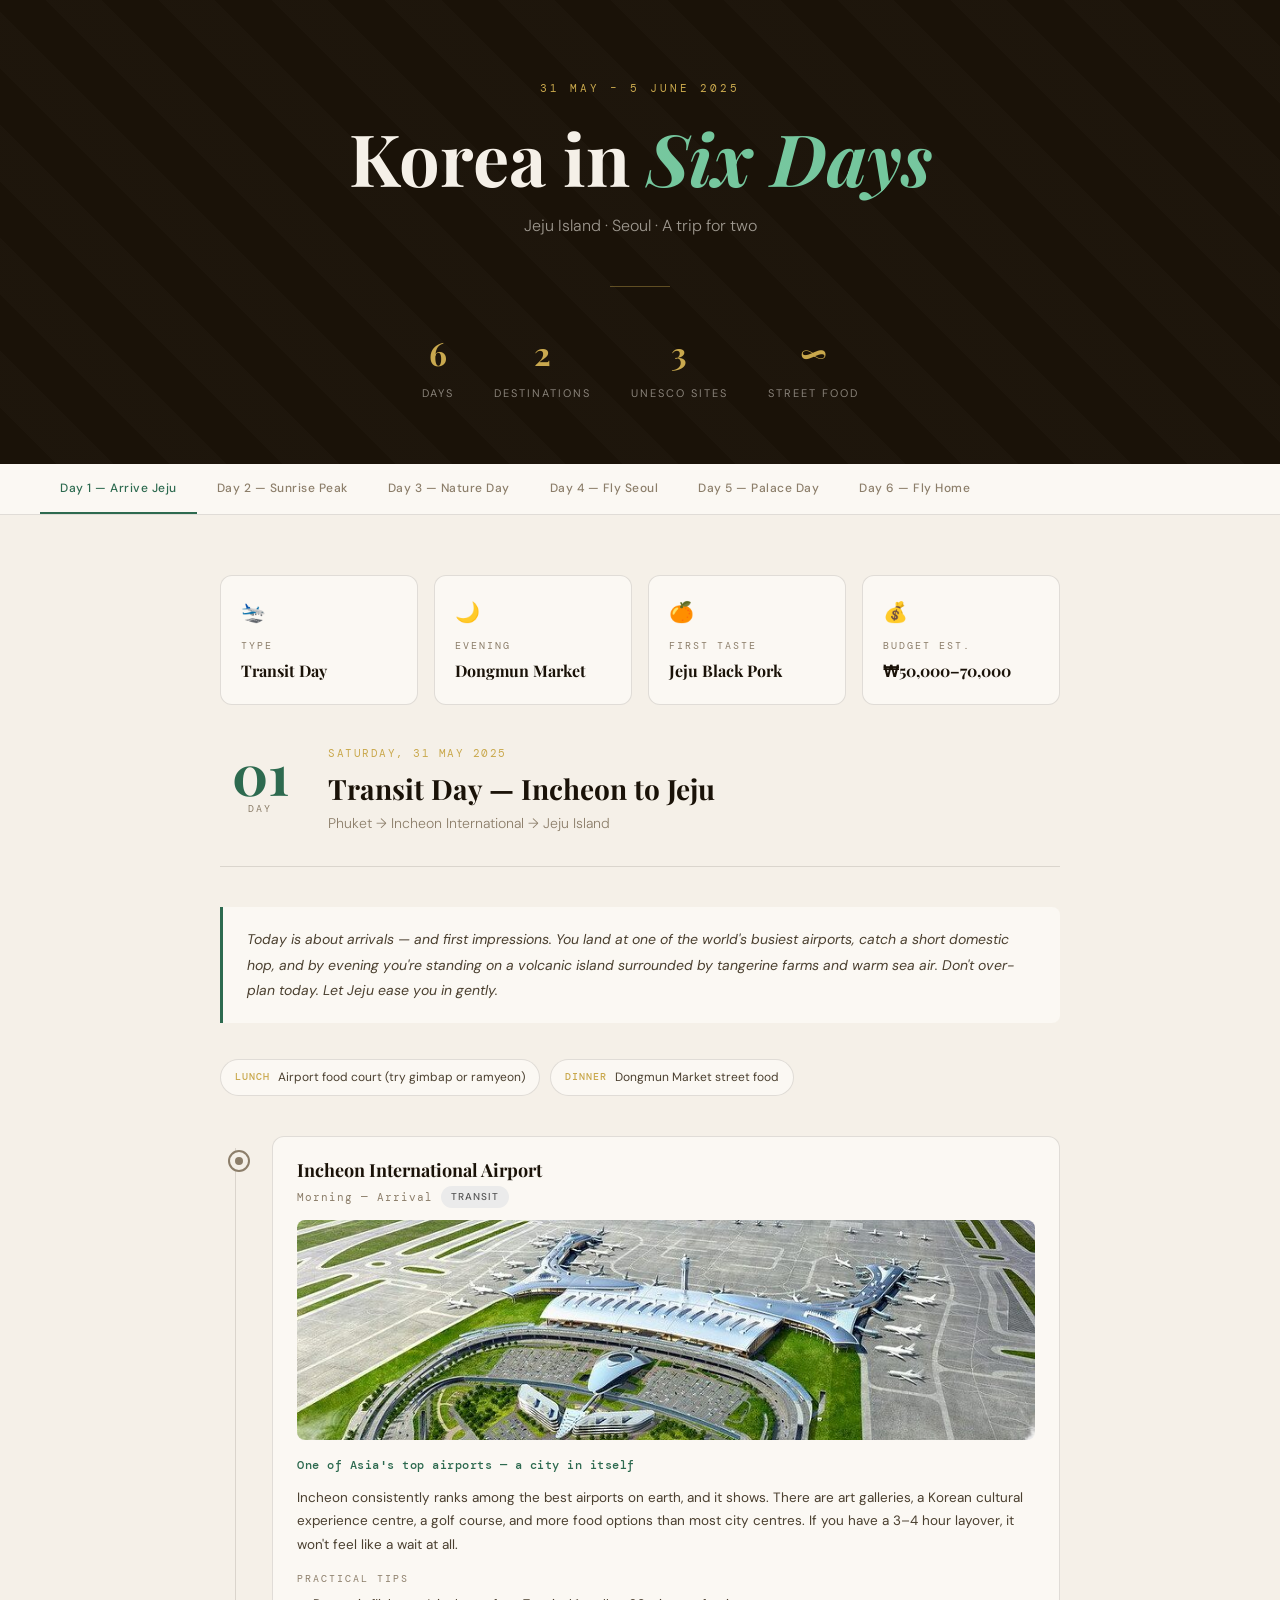
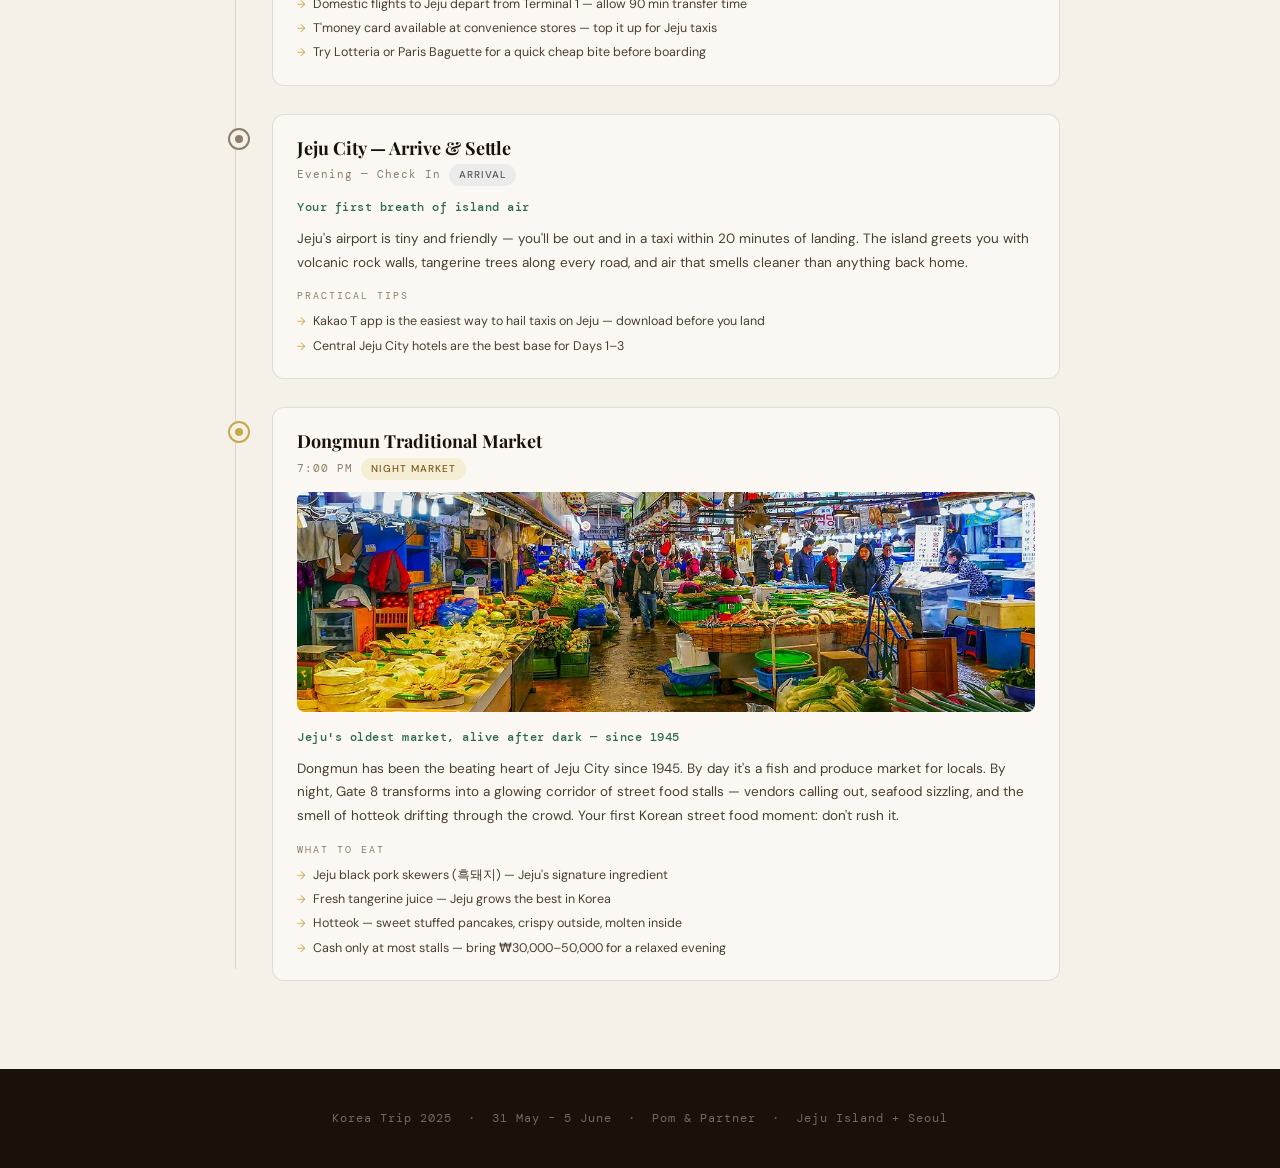
==== images/korea-trip-26/korea-itinerary.html @ 1d3f7626 "Add files via upload" ====
<!DOCTYPE html>
<html lang="en">
<head>
<meta charset="UTF-8">
<meta name="viewport" content="width=device-width, initial-scale=1.0">
<title>Korea Trip 2025 — Pom & Partner</title>
<link rel="preconnect" href="https://fonts.googleapis.com">
<link rel="preconnect" href="https://fonts.gstatic.com" crossorigin>
<link href="https://fonts.googleapis.com/css2?family=Playfair+Display:ital,wght@0,400;0,700;1,400&family=DM+Sans:wght@300;400;500&family=DM+Mono:wght@400&display=swap" rel="stylesheet">
<style>
:root {
  --cream: #F5F0E8;
  --paper: #FBF8F3;
  --ink: #1A1208;
  --ink-soft: #4A3F2F;
  --ink-muted: #8C7E6A;
  --jeju-green: #2D6A4F;
  --jeju-green-light: #74C69D;
  --jeju-green-pale: #D8F3DC;
  --seoul-red: #B5322A;
  --seoul-red-light: #E07B74;
  --seoul-red-pale: #F9E0DE;
  --gold: #C9A84C;
  --gold-pale: #F5EDD4;
  --border: rgba(26,18,8,0.12);
  --shadow: 0 2px 20px rgba(26,18,8,0.08);
}

* { box-sizing: border-box; margin: 0; padding: 0; }

body {
  font-family: 'DM Sans', sans-serif;
  background: var(--cream);
  color: var(--ink);
  line-height: 1.6;
  min-height: 100vh;
}

/* ── HERO ── */
.hero {
  background: var(--ink);
  color: var(--cream);
  padding: 80px 40px 60px;
  text-align: center;
  position: relative;
  overflow: hidden;
}
.hero::before {
  content: '';
  position: absolute;
  inset: 0;
  background: repeating-linear-gradient(
    45deg,
    transparent,
    transparent 40px,
    rgba(255,255,255,0.015) 40px,
    rgba(255,255,255,0.015) 80px
  );
}
.hero-eyebrow {
  font-family: 'DM Mono', monospace;
  font-size: 11px;
  letter-spacing: 3px;
  text-transform: uppercase;
  color: var(--gold);
  margin-bottom: 20px;
}
.hero-title {
  font-family: 'Playfair Display', serif;
  font-size: clamp(40px, 7vw, 72px);
  font-weight: 700;
  line-height: 1.1;
  margin-bottom: 16px;
}
.hero-title em {
  font-style: italic;
  color: var(--jeju-green-light);
}
.hero-sub {
  font-size: 16px;
  color: rgba(245,240,232,0.6);
  font-weight: 300;
  margin-bottom: 48px;
}
.hero-stats {
  display: flex;
  justify-content: center;
  gap: 40px;
  flex-wrap: wrap;
}
.hero-stat {
  text-align: center;
}
.hero-stat-num {
  font-family: 'Playfair Display', serif;
  font-size: 32px;
  font-weight: 700;
  color: var(--gold);
  display: block;
}
.hero-stat-label {
  font-size: 11px;
  letter-spacing: 2px;
  text-transform: uppercase;
  color: rgba(245,240,232,0.5);
}
.divider-line {
  width: 60px;
  height: 1px;
  background: var(--gold);
  margin: 0 auto 40px;
  opacity: 0.4;
}

/* ── NAV ── */
.nav-wrap {
  position: sticky;
  top: 0;
  z-index: 100;
  background: var(--paper);
  border-bottom: 1px solid var(--border);
  padding: 0 40px;
  display: flex;
  gap: 0;
  overflow-x: auto;
  scrollbar-width: none;
}
.nav-wrap::-webkit-scrollbar { display: none; }
.nav-tab {
  flex: 0 0 auto;
  padding: 16px 20px;
  font-size: 12px;
  font-weight: 500;
  letter-spacing: 0.5px;
  color: var(--ink-muted);
  cursor: pointer;
  border-bottom: 2px solid transparent;
  transition: all 0.2s;
  white-space: nowrap;
  background: none;
  border-left: none;
  border-right: none;
  border-top: none;
  font-family: 'DM Sans', sans-serif;
}
.nav-tab:hover { color: var(--ink); }
.nav-tab.active {
  color: var(--jeju-green);
  border-bottom-color: var(--jeju-green);
  font-weight: 500;
}
.nav-tab.seoul.active {
  color: var(--seoul-red);
  border-bottom-color: var(--seoul-red);
}

/* ── MAIN LAYOUT ── */
.main {
  max-width: 920px;
  margin: 0 auto;
  padding: 60px 40px;
}

/* ── DAY PANEL ── */
.day-panel { display: none; }
.day-panel.active { display: block; animation: fadeIn 0.3s ease; }
@keyframes fadeIn { from { opacity: 0; transform: translateY(8px); } to { opacity: 1; transform: translateY(0); } }

.day-header {
  display: grid;
  grid-template-columns: auto 1fr;
  gap: 28px;
  align-items: start;
  margin-bottom: 40px;
  padding-bottom: 32px;
  border-bottom: 1px solid var(--border);
}
.day-num-block {
  width: 80px;
  text-align: center;
}
.day-num {
  font-family: 'Playfair Display', serif;
  font-size: 56px;
  font-weight: 700;
  line-height: 1;
  color: var(--jeju-green);
  display: block;
}
.day-num.seoul-day { color: var(--seoul-red); }
.day-num-label {
  font-family: 'DM Mono', monospace;
  font-size: 10px;
  letter-spacing: 2px;
  text-transform: uppercase;
  color: var(--ink-muted);
}
.day-title {
  font-family: 'Playfair Display', serif;
  font-size: 28px;
  font-weight: 700;
  line-height: 1.2;
  margin-bottom: 6px;
}
.day-date {
  font-family: 'DM Mono', monospace;
  font-size: 11px;
  letter-spacing: 1.5px;
  text-transform: uppercase;
  color: var(--gold);
  margin-bottom: 10px;
}
.day-subtitle {
  font-size: 14px;
  color: var(--ink-muted);
  font-weight: 300;
}

.day-story {
  background: var(--paper);
  border-left: 3px solid var(--jeju-green);
  padding: 20px 24px;
  border-radius: 0 8px 8px 0;
  font-size: 14px;
  line-height: 1.8;
  color: var(--ink-soft);
  margin-bottom: 36px;
  font-style: italic;
}
.day-story.seoul-story { border-left-color: var(--seoul-red); }

/* ── MEALS ROW ── */
.meals-row {
  display: flex;
  gap: 10px;
  flex-wrap: wrap;
  margin-bottom: 40px;
}
.meal-pill {
  display: flex;
  align-items: center;
  gap: 8px;
  padding: 8px 14px;
  background: var(--paper);
  border: 1px solid var(--border);
  border-radius: 40px;
  font-size: 12px;
}
.meal-label {
  font-weight: 500;
  font-family: 'DM Mono', monospace;
  font-size: 10px;
  letter-spacing: 1px;
  text-transform: uppercase;
  color: var(--gold);
}
.meal-val { color: var(--ink-soft); }

/* ── TIMELINE ── */
.timeline {
  position: relative;
  padding-left: 52px;
}
.timeline::before {
  content: '';
  position: absolute;
  left: 15px;
  top: 12px;
  bottom: 12px;
  width: 1px;
  background: var(--border);
}

.stop {
  position: relative;
  margin-bottom: 28px;
}
.stop-marker {
  position: absolute;
  left: -44px;
  top: 14px;
  width: 22px;
  height: 22px;
  border-radius: 50%;
  background: var(--cream);
  border: 2px solid var(--jeju-green);
  display: flex;
  align-items: center;
  justify-content: center;
}
.stop-marker.food { border-color: var(--gold); }
.stop-marker.transport { border-color: var(--ink-muted); }
.stop-marker.seoul-stop { border-color: var(--seoul-red); }
.stop-marker-dot {
  width: 8px;
  height: 8px;
  border-radius: 50%;
  background: var(--jeju-green);
}
.stop-marker.food .stop-marker-dot { background: var(--gold); }
.stop-marker.transport .stop-marker-dot { background: var(--ink-muted); }
.stop-marker.seoul-stop .stop-marker-dot { background: var(--seoul-red); }

.stop-card {
  background: var(--paper);
  border: 1px solid var(--border);
  border-radius: 12px;
  padding: 22px 24px;
  transition: box-shadow 0.2s;
}
.stop-card:hover { box-shadow: var(--shadow); }

.stop-photo {
  width: 100%;
  height: 220px;
  object-fit: cover;
  border-radius: 8px;
  margin-bottom: 16px;
  display: block;
}


.stop-head {
  display: flex;
  align-items: flex-start;
  justify-content: space-between;
  gap: 12px;
  margin-bottom: 12px;
  flex-wrap: wrap;
}
.stop-name {
  font-family: 'Playfair Display', serif;
  font-size: 18px;
  font-weight: 700;
  color: var(--ink);
  line-height: 1.3;
}
.stop-meta {
  display: flex;
  gap: 8px;
  align-items: center;
  flex-wrap: wrap;
  margin-top: 4px;
}
.stop-time {
  font-family: 'DM Mono', monospace;
  font-size: 11px;
  letter-spacing: 1px;
  color: var(--ink-muted);
}
.stop-tag {
  font-size: 10px;
  font-weight: 500;
  letter-spacing: 1px;
  text-transform: uppercase;
  padding: 3px 10px;
  border-radius: 20px;
}
.tag-nature { background: var(--jeju-green-pale); color: var(--jeju-green); }
.tag-culture { background: #E8E0F5; color: #4A2D8A; }
.tag-food { background: var(--gold-pale); color: #7A5A1A; }
.tag-transport { background: #EBEBEB; color: #555; }
.tag-hike { background: var(--jeju-green-pale); color: var(--jeju-green); }
.tag-heritage { background: var(--seoul-red-pale); color: var(--seoul-red); }

.stop-highlight {
  font-size: 12px;
  font-weight: 500;
  color: var(--jeju-green);
  margin-bottom: 10px;
  font-family: 'DM Mono', monospace;
  letter-spacing: 0.5px;
}
.stop-highlight.seoul-hl { color: var(--seoul-red); }

.stop-story {
  font-size: 13.5px;
  line-height: 1.75;
  color: var(--ink-soft);
  margin-bottom: 14px;
}

.tips-title {
  font-family: 'DM Mono', monospace;
  font-size: 10px;
  letter-spacing: 2px;
  text-transform: uppercase;
  color: var(--ink-muted);
  margin-bottom: 8px;
}
.tips-list {
  display: flex;
  flex-direction: column;
  gap: 5px;
}
.tip {
  font-size: 12.5px;
  color: var(--ink-soft);
  padding-left: 16px;
  position: relative;
  line-height: 1.55;
}
.tip::before {
  content: '→';
  position: absolute;
  left: 0;
  color: var(--gold);
  font-size: 11px;
  top: 1px;
}

/* ── SECTION DIVIDER ── */
.section-divider {
  display: flex;
  align-items: center;
  gap: 16px;
  margin: 60px 0 40px;
}
.section-divider-line { flex: 1; height: 1px; background: var(--border); }
.section-divider-label {
  font-family: 'DM Mono', monospace;
  font-size: 10px;
  letter-spacing: 3px;
  text-transform: uppercase;
  color: var(--ink-muted);
}

/* ── TRIP OVERVIEW CARD ── */
.overview-grid {
  display: grid;
  grid-template-columns: repeat(auto-fit, minmax(180px, 1fr));
  gap: 16px;
  margin-bottom: 40px;
}
.overview-card {
  background: var(--paper);
  border: 1px solid var(--border);
  border-radius: 12px;
  padding: 20px;
}
.overview-icon { font-size: 20px; margin-bottom: 10px; }
.overview-label {
  font-family: 'DM Mono', monospace;
  font-size: 10px;
  letter-spacing: 2px;
  text-transform: uppercase;
  color: var(--ink-muted);
  margin-bottom: 4px;
}
.overview-val {
  font-family: 'Playfair Display', serif;
  font-size: 16px;
  font-weight: 700;
  color: var(--ink);
}

/* ── FOOTER ── */
.footer {
  background: var(--ink);
  color: var(--cream);
  text-align: center;
  padding: 40px;
  font-size: 12px;
  color: rgba(245,240,232,0.4);
  font-family: 'DM Mono', monospace;
  letter-spacing: 1px;
}

/* ── RESPONSIVE ── */
@media (max-width: 600px) {
  .hero { padding: 60px 24px 40px; }
  .main { padding: 40px 20px; }
  .nav-wrap { padding: 0 20px; }
  .day-header { grid-template-columns: 1fr; gap: 8px; }
  .day-num-block { display: flex; align-items: center; gap: 12px; width: auto; }
  .day-num { font-size: 36px; }
  .timeline { padding-left: 36px; }
  .stop-marker { left: -30px; }
  .hero-stats { gap: 24px; }
}
</style>
</head>
<body>

<!-- HERO -->
<header class="hero">
  <div class="hero-eyebrow">31 May – 5 June 2025</div>
  <h1 class="hero-title">Korea in <em>Six Days</em></h1>
  <p class="hero-sub">Jeju Island · Seoul · A trip for two</p>
  <div class="divider-line"></div>
  <div class="hero-stats">
    <div class="hero-stat">
      <span class="hero-stat-num">6</span>
      <span class="hero-stat-label">Days</span>
    </div>
    <div class="hero-stat">
      <span class="hero-stat-num">2</span>
      <span class="hero-stat-label">Destinations</span>
    </div>
    <div class="hero-stat">
      <span class="hero-stat-num">3</span>
      <span class="hero-stat-label">UNESCO Sites</span>
    </div>
    <div class="hero-stat">
      <span class="hero-stat-num">∞</span>
      <span class="hero-stat-label">Street Food</span>
    </div>
  </div>
</header>

<!-- NAV -->
<nav class="nav-wrap" id="mainNav">
  <button class="nav-tab active" data-day="1" onclick="switchDay(1, false)">Day 1 — Arrive Jeju</button>
  <button class="nav-tab" data-day="2" onclick="switchDay(2, false)">Day 2 — Sunrise Peak</button>
  <button class="nav-tab" data-day="3" onclick="switchDay(3, false)">Day 3 — Nature Day</button>
  <button class="nav-tab" data-day="4" onclick="switchDay(4, true)">Day 4 — Fly Seoul</button>
  <button class="nav-tab" data-day="5" onclick="switchDay(5, true)">Day 5 — Palace Day</button>
  <button class="nav-tab" data-day="6" onclick="switchDay(6, true)">Day 6 — Fly Home</button>
</nav>

<!-- MAIN CONTENT -->
<main class="main">

  <!-- DAY 1 -->
  <div class="day-panel active" id="day-1">
    <div class="overview-grid">
      <div class="overview-card"><div class="overview-icon">🛬</div><div class="overview-label">Type</div><div class="overview-val">Transit Day</div></div>
      <div class="overview-card"><div class="overview-icon">🌙</div><div class="overview-label">Evening</div><div class="overview-val">Dongmun Market</div></div>
      <div class="overview-card"><div class="overview-icon">🍊</div><div class="overview-label">First Taste</div><div class="overview-val">Jeju Black Pork</div></div>
      <div class="overview-card"><div class="overview-icon">💰</div><div class="overview-label">Budget Est.</div><div class="overview-val">₩50,000–70,000</div></div>
    </div>
    <div class="day-header">
      <div class="day-num-block">
        <span class="day-num">01</span>
        <div class="day-num-label">Day</div>
      </div>
      <div>
        <div class="day-date">Saturday, 31 May 2025</div>
        <h2 class="day-title">Transit Day — Incheon to Jeju</h2>
        <p class="day-subtitle">Phuket → Incheon International → Jeju Island</p>
      </div>
    </div>
    <div class="day-story">
      Today is about arrivals — and first impressions. You land at one of the world's busiest airports, catch a short domestic hop, and by evening you're standing on a volcanic island surrounded by tangerine farms and warm sea air. Don't over-plan today. Let Jeju ease you in gently.
    </div>
    <div class="meals-row">
      <div class="meal-pill"><span class="meal-label">Lunch</span><span class="meal-val">Airport food court (try gimbap or ramyeon)</span></div>
      <div class="meal-pill"><span class="meal-label">Dinner</span><span class="meal-val">Dongmun Market street food</span></div>
    </div>
    <div class="timeline">
      <div class="stop">
        <div class="stop-marker transport"><div class="stop-marker-dot"></div></div>
        <div class="stop-card">
          <div class="stop-head">
            <div>
              <div class="stop-name">Incheon International Airport</div>
              <div class="stop-meta"><span class="stop-time">Morning — Arrival</span><span class="stop-tag tag-transport">Transit</span></div>
            </div>
          </div>
          <img class="stop-photo" src="Inchon-Intl-Airport.jpg" alt="Incheon International Airport">
          <div class="stop-highlight">One of Asia's top airports — a city in itself</div>
          <p class="stop-story">Incheon consistently ranks among the best airports on earth, and it shows. There are art galleries, a Korean cultural experience centre, a golf course, and more food options than most city centres. If you have a 3–4 hour layover, it won't feel like a wait at all.</p>
          <div class="tips-title">Practical tips</div>
          <div class="tips-list">
            <div class="tip">Domestic flights to Jeju depart from Terminal 1 — allow 90 min transfer time</div>
            <div class="tip">T'money card available at convenience stores — top it up for Jeju taxis</div>
            <div class="tip">Try Lotteria or Paris Baguette for a quick cheap bite before boarding</div>
          </div>
        </div>
      </div>
      <div class="stop">
        <div class="stop-marker transport"><div class="stop-marker-dot"></div></div>
        <div class="stop-card">
          <div class="stop-head">
            <div>
              <div class="stop-name">Jeju City — Arrive & Settle</div>
              <div class="stop-meta"><span class="stop-time">Evening — Check In</span><span class="stop-tag tag-transport">Arrival</span></div>
            </div>
          </div>
          <div class="stop-highlight">Your first breath of island air</div>
          <p class="stop-story">Jeju's airport is tiny and friendly — you'll be out and in a taxi within 20 minutes of landing. The island greets you with volcanic rock walls, tangerine trees along every road, and air that smells cleaner than anything back home.</p>
          <div class="tips-title">Practical tips</div>
          <div class="tips-list">
            <div class="tip">Kakao T app is the easiest way to hail taxis on Jeju — download before you land</div>
            <div class="tip">Central Jeju City hotels are the best base for Days 1–3</div>
          </div>
        </div>
      </div>
      <div class="stop">
        <div class="stop-marker food"><div class="stop-marker-dot"></div></div>
        <div class="stop-card">
          <div class="stop-head">
            <div>
              <div class="stop-name">Dongmun Traditional Market</div>
              <div class="stop-meta"><span class="stop-time">7:00 PM</span><span class="stop-tag tag-food">Night Market</span></div>
            </div>
          </div>
          <img class="stop-photo" src="dongmun-traditional-market.jpg" alt="Dongmun Traditional Market">
          <div class="stop-highlight">Jeju's oldest market, alive after dark — since 1945</div>
          <p class="stop-story">Dongmun has been the beating heart of Jeju City since 1945. By day it's a fish and produce market for locals. By night, Gate 8 transforms into a glowing corridor of street food stalls — vendors calling out, seafood sizzling, and the smell of hotteok drifting through the crowd. Your first Korean street food moment: don't rush it.</p>
          <div class="tips-title">What to eat</div>
          <div class="tips-list">
            <div class="tip">Jeju black pork skewers (흑돼지) — Jeju's signature ingredient</div>
            <div class="tip">Fresh tangerine juice — Jeju grows the best in Korea</div>
            <div class="tip">Hotteok — sweet stuffed pancakes, crispy outside, molten inside</div>
            <div class="tip">Cash only at most stalls — bring ₩30,000–50,000 for a relaxed evening</div>
          </div>
        </div>
      </div>
    </div>
  </div>

  <!-- DAY 2 -->
  <div class="day-panel" id="day-2">
    <div class="overview-grid">
      <div class="overview-card"><div class="overview-icon">🌅</div><div class="overview-label">Highlight</div><div class="overview-val">Sunrise Crater</div></div>
      <div class="overview-card"><div class="overview-icon">🧗</div><div class="overview-label">Activity</div><div class="overview-val">UNESCO Hike</div></div>
      <div class="overview-card"><div class="overview-icon">🕳️</div><div class="overview-label">Afternoon</div><div class="overview-val">Lava Tube Cave</div></div>
      <div class="overview-card"><div class="overview-icon">⏰</div><div class="overview-label">Wake Up</div><div class="overview-val">4:30 AM</div></div>
    </div>
    <div class="day-header">
      <div class="day-num-block">
        <span class="day-num">02</span>
        <div class="day-num-label">Day</div>
      </div>
      <div>
        <div class="day-date">Sunday, 1 June 2025</div>
        <h2 class="day-title">Jeju East — Sunrise Peak & Lava Cave</h2>
        <p class="day-subtitle">An early start rewards you with Jeju's most dramatic scenery</p>
      </div>
    </div>
    <div class="day-story">
      This is the day that will define your Jeju trip. You'll wake in the dark, hike to the rim of a 180,000-year-old volcanic crater to watch the sun rise over the sea, then descend into a lava tube that runs beneath the island like a frozen river of rock. Two worlds — sky and underground — in one single day.
    </div>
    <div class="meals-row">
      <div class="meal-pill"><span class="meal-label">Breakfast</span><span class="meal-val">Convenience store before departure (onigiri + coffee)</span></div>
      <div class="meal-pill"><span class="meal-label">Lunch</span><span class="meal-val">Restaurant near Manjanggul — haemul jjigae (seafood stew)</span></div>
      <div class="meal-pill"><span class="meal-label">Dinner</span><span class="meal-val">Dongmun food street — fire show tteokbokki & grilled lobster</span></div>
    </div>
    <div class="timeline">
      <div class="stop">
        <div class="stop-marker transport"><div class="stop-marker-dot"></div></div>
        <div class="stop-card">
          <div class="stop-head"><div>
            <div class="stop-name">Pre-dawn Departure to Seongsan</div>
            <div class="stop-meta"><span class="stop-time">5:00 AM — Taxi ~40 min</span><span class="stop-tag tag-transport">Early Start</span></div>
          </div></div>
          <div class="stop-highlight">Beat the crowds to the most photographed spot in Jeju</div>
          <p class="stop-story">The drive east from Jeju City in pre-dawn darkness is already atmospheric. Coastal road, occasional lighthouse, the sea invisible but present. Book your taxi the night before via Kakao T — state you need a 5 AM pickup.</p>
          <div class="tips-title">Tips</div>
          <div class="tips-list">
            <div class="tip">Grab a convenience store onigiri and coffee before you leave</div>
            <div class="tip">Wear layers — pre-dawn at the coast can be cool even in June</div>
          </div>
        </div>
      </div>
      <div class="stop">
        <div class="stop-marker"><div class="stop-marker-dot"></div></div>
        <div class="stop-card">
          <div class="stop-head"><div>
            <div class="stop-name">Seongsan Ilchulbong — Sunrise Peak</div>
            <div class="stop-meta"><span class="stop-time">5:30 AM — 2 hours</span><span class="stop-tag tag-hike">UNESCO Hike</span></div>
          </div></div>
          <img class="stop-photo" src="Seongsan-Ilchulbong-Peak.jpg" alt="Seongsan Ilchulbong — Sunrise Peak">
          <div class="stop-highlight">Sunrise over a 100,000-year-old volcanic crater — ₩5,000 entry</div>
          <p class="stop-story">Seongsan Ilchulbong erupted from the sea around 100,000 years ago and now stands 182 metres tall, its vast crater still intact. The climb is only 20–25 minutes but steep — stone steps that feel like a staircase to the clouds. At the top, the crater stretches out below you, impossibly green, and beyond it the East China Sea lights up as the sun breaks the horizon. This is why you woke at 5 AM.</p>
          <div class="tips-title">Tips</div>
          <div class="tips-list">
            <div class="tip">Gates open 5:00 AM — June sunrise is around 5:15–5:30 AM, arrive early</div>
            <div class="tip">Wear sport shoes — the steps are uneven and can be slippery with morning dew</div>
            <div class="tip">The view looking back toward the coast is just as stunning as the crater view</div>
            <div class="tip">Entry: ₩5,000 per person</div>
          </div>
        </div>
      </div>
      <div class="stop">
        <div class="stop-marker"><div class="stop-marker-dot"></div></div>
        <div class="stop-card">
          <div class="stop-head"><div>
            <div class="stop-name">Udo Island — Optional Morning Detour</div>
            <div class="stop-meta"><span class="stop-time">8:30 AM — 2 hours</span><span class="stop-tag tag-nature">Island</span></div>
          </div></div>
          <img class="stop-photo" src="udo-island.jpeg" alt="Udo Island — Optional Morning Detour">
          <div class="stop-highlight">Tiny island off Seongsan: white coral beaches & peanut ice cream</div>
          <p class="stop-story">Just 15 minutes by ferry from Seongsan port, Udo is a quiet island famous for its snow-white Hongjo Beach and haenyeo (diving women) culture. A 2-hour loop by scooter or electric bike is magical if you have the energy after the sunrise hike.</p>
          <div class="tips-title">Tips</div>
          <div class="tips-list">
            <div class="tip">Ferry runs from ~8 AM, return last ferry at 6 PM — ₩6,500 round trip</div>
            <div class="tip">Skip if you'd rather rest after the early wake-up — Manjanggul is the main event today</div>
          </div>
        </div>
      </div>
      <div class="stop">
        <div class="stop-marker"><div class="stop-marker-dot"></div></div>
        <div class="stop-card">
          <div class="stop-head"><div>
            <div class="stop-name">Manjanggul Lava Tube</div>
            <div class="stop-meta"><span class="stop-time">11:00 AM — 1.5 hours</span><span class="stop-tag tag-hike">UNESCO Cave</span></div>
          </div></div>
          <img class="stop-photo" src="Manjanggul-Lava-Tube.jpg" alt="Manjanggul Lava Tube">
          <div class="stop-highlight">One of the world's longest lava tubes — cool 18°C underground</div>
          <p class="stop-story">When Hallasan volcano erupted hundreds of thousands of years ago, rivers of lava carved tunnels through the earth as the outer layers cooled and hardened. Today you walk 1 km through that tunnel — cathedral-high ceilings, frozen lava shelves, and at the far end the world's largest lava column standing 7.6 metres tall. The temperature drops 10°C the moment you enter. After the morning heat of Sunrise Peak, it feels like stepping into another dimension.</p>
          <div class="tips-title">Tips</div>
          <div class="tips-list">
            <div class="tip">Entry ₩4,000 per person</div>
            <div class="tip">Bring a light jacket — 18°C can feel cold after sweating on the morning hike</div>
            <div class="tip">Wear closed shoes — the floor is raw volcanic rock, uneven and sometimes wet</div>
            <div class="tip">Allow 1–1.5 hours for the full 1 km walk and return</div>
          </div>
        </div>
      </div>
      <div class="stop">
        <div class="stop-marker food"><div class="stop-marker-dot"></div></div>
        <div class="stop-card">
          <div class="stop-head"><div>
            <div class="stop-name">Dongmun Market — Fire Show Night</div>
            <div class="stop-meta"><span class="stop-time">6:30 PM — Evening</span><span class="stop-tag tag-food">Night Market</span></div>
          </div></div>
          <div class="stop-highlight">Second visit — grilled lobster & the famous tteokbokki fire show</div>
          <p class="stop-story">You saw Dongmun on your first night. Tonight you know what you're doing. Head straight for the famous fire show stall where the vendor performs a theatrical cooking display with crab tteokbokki and grilled lobster. The crowd gathers, the flames go up, and the food is genuinely excellent.</p>
          <div class="tips-title">What to order</div>
          <div class="tips-list">
            <div class="tip">Whole grilled lobster (랍스터) — theatrical and delicious</div>
            <div class="tip">Crab tteokbokki — the fire show is the main performance here</div>
            <div class="tip">The "Handsome Youngmen" stall (청년미남들) has the best energy in the market</div>
            <div class="tip">Best after 7 PM when all stalls are running at full energy</div>
          </div>
        </div>
      </div>
    </div>
  </div>

  <!-- DAY 3 -->
  <div class="day-panel" id="day-3">
    <div class="overview-grid">
      <div class="overview-card"><div class="overview-icon">🌲</div><div class="overview-label">Morning</div><div class="overview-val">Healing Forest</div></div>
      <div class="overview-card"><div class="overview-icon">🌊</div><div class="overview-label">Afternoon</div><div class="overview-val">Aewol Coast Walk</div></div>
      <div class="overview-card"><div class="overview-icon">☕</div><div class="overview-label">Vibe</div><div class="overview-val">Slow & Romantic</div></div>
      <div class="overview-card"><div class="overview-icon">🍽️</div><div class="overview-label">Dinner</div><div class="overview-val">Local Bistro</div></div>
    </div>
    <div class="day-header">
      <div class="day-num-block">
        <span class="day-num">03</span>
        <div class="day-num-label">Day</div>
      </div>
      <div>
        <div class="day-date">Monday, 2 June 2025</div>
        <h2 class="day-title">Jeju Nature — Healing Forest & Aewol Coast</h2>
        <p class="day-subtitle">Jeju's quieter, more romantic side</p>
      </div>
    </div>
    <div class="day-story">
      Yesterday was dramatic. Today is about breathing. You'll walk through a forest of 800-year-old trees that locals believe have healing properties, then follow the coastline west to Aewol — a stretch of volcanic rock, crashing waves, and stylish cafés that has become Jeju's most beloved couple destination.
    </div>
    <div class="meals-row">
      <div class="meal-pill"><span class="meal-label">Breakfast</span><span class="meal-val">Hotel or café in Jeju City</span></div>
      <div class="meal-pill"><span class="meal-label">Lunch</span><span class="meal-val">Maeil Olle Market near Bijarim Forest</span></div>
      <div class="meal-pill"><span class="meal-label">Dinner</span><span class="meal-val">Ollye Juk — Jeju traditional bistro, Seogwipo</span></div>
    </div>
    <div class="timeline">
      <div class="stop">
        <div class="stop-marker"><div class="stop-marker-dot"></div></div>
        <div class="stop-card">
          <div class="stop-head"><div>
            <div class="stop-name">Bijarim Healing Forest</div>
            <div class="stop-meta"><span class="stop-time">9:00 AM — 2 hours</span><span class="stop-tag tag-nature">Ancient Forest</span></div>
          </div></div>
          <img class="stop-photo" src="Bijarim-Healing-Forest.jpg" alt="Bijarim Healing Forest">
          <div class="stop-highlight">800-year-old nutmeg trees and a forest that locals call sacred</div>
          <p class="stop-story">Bijarim is the only nutmeg (bija) forest in Korea, and it feels genuinely different from ordinary forests. The trees — some over 800 years old and 25 metres tall — grow with an eerie symmetry, their roots knuckled into dark volcanic soil. Visitors walk in near-silence here. There's a 30-minute loop and a 3-hour trail; the shorter one captures the magic without exhausting you before the coastal walk.</p>
          <div class="tips-title">Tips</div>
          <div class="tips-list">
            <div class="tip">Entry: ₩1,500, opens 7 AM</div>
            <div class="tip">The 30-minute course is ideal — shorter trail hits the most beautiful section</div>
            <div class="tip">Zero phone signal inside — leave it in your pocket and actually look at the trees</div>
          </div>
        </div>
      </div>
      <div class="stop">
        <div class="stop-marker food"><div class="stop-marker-dot"></div></div>
        <div class="stop-card">
          <div class="stop-head"><div>
            <div class="stop-name">Maeil Olle Market — Lunch</div>
            <div class="stop-meta"><span class="stop-time">11:30 AM</span><span class="stop-tag tag-food">Local Market</span></div>
          </div></div>
          <img class="stop-photo" src="Maeil-Olle-Market.webp" alt="Maeil Olle Market — Lunch">
          <div class="stop-highlight">Small authentic market loved by locals, not tourists</div>
          <p class="stop-story">This is the market that Jeju residents actually shop at — modest, unhurried, honest food. Grab a proper Korean lunch here after the forest walk. The shrimp vegetable pancake at stalls near the entrance is something special.</p>
          <div class="tips-title">What to try</div>
          <div class="tips-list">
            <div class="tip">Shrimp pancake — crispy, fresh, dip in the tangy sauce provided</div>
            <div class="tip">Grilled fish set — Jeju seafood at its most honest</div>
            <div class="tip">Cash-based — bring ₩15,000–20,000 for a full lunch</div>
          </div>
        </div>
      </div>
      <div class="stop">
        <div class="stop-marker"><div class="stop-marker-dot"></div></div>
        <div class="stop-card">
          <div class="stop-head"><div>
            <div class="stop-name">Aewol Handam Coastal Walk</div>
            <div class="stop-meta"><span class="stop-time">3:00 PM — 2–3 hours</span><span class="stop-tag tag-nature">Coastal Trail</span></div>
          </div></div>
          <img class="stop-photo" src="Aewol-Handam-Coastal-Walk.bmp" alt="Aewol Handam Coastal Walk">
          <div class="stop-highlight">Volcanic coastline, windmills, and a café street that stops time</div>
          <p class="stop-story">The Aewol coastal trail is Jeju at its most quietly beautiful. The path runs along raw black volcanic rock at the edge of the sea, past old windmills that have turned here for generations. As you reach the Aewol café district, the trail opens into a curved street of independent coffee shops — each one perched above the water with floor-to-ceiling windows. Sit down. Watch the waves. Stay longer than you planned.</p>
          <div class="tips-title">Tips</div>
          <div class="tips-list">
            <div class="tip">Open 24 hours, but 3–6 PM is the golden hour light window for photos</div>
            <div class="tip">Allow 2–3 hours minimum for a relaxed walk and café stop</div>
            <div class="tip">Wear comfortable shoes — the volcanic rock path has uneven sections</div>
            <div class="tip">Café Monsant and Caffe Bora are both on this strip — worth the queue</div>
          </div>
        </div>
      </div>
      <div class="stop">
        <div class="stop-marker food"><div class="stop-marker-dot"></div></div>
        <div class="stop-card">
          <div class="stop-head"><div>
            <div class="stop-name">Ollye Juk — Jeju Traditional Bistro</div>
            <div class="stop-meta"><span class="stop-time">7:00 PM — Dinner</span><span class="stop-tag tag-food">Dinner</span></div>
          </div></div>
          <div class="stop-highlight">Cosy traditional Korean dinner with locally-sourced Jeju ingredients</div>
          <p class="stop-story">This small bistro near Seogwipo has quietly become a favourite among food-aware travellers. The shrimp vegetable pancake is crispy and delicate; the fried pork slices arrive golden; the bean paste tofu soup warms you from the inside. No frills, no pretension — just honest, delicious food.</p>
          <div class="tips-title">Tips</div>
          <div class="tips-list">
            <div class="tip">Reservations recommended — small space, fills up by 7:30 PM</div>
            <div class="tip">Try the pork set for two — includes pancake, grilled fish, and soup</div>
            <div class="tip">The radish banchan with black pepper is unusual and genuinely addictive</div>
          </div>
        </div>
      </div>
    </div>
  </div>

  <!-- DAY 4 -->
  <div class="day-panel" id="day-4">
    <div class="overview-grid">
      <div class="overview-card"><div class="overview-icon">✈️</div><div class="overview-label">Route</div><div class="overview-val">Jeju → Seoul</div></div>
      <div class="overview-card"><div class="overview-icon">🏙️</div><div class="overview-label">Destination</div><div class="overview-val">Seoul Arrives</div></div>
      <div class="overview-card"><div class="overview-icon">🥟</div><div class="overview-label">Dinner</div><div class="overview-val">Gwangjang Market</div></div>
      <div class="overview-card"><div class="overview-icon">⚠️</div><div class="overview-label">Note</div><div class="overview-val">Palace closed Tue</div></div>
    </div>
    <div class="day-header">
      <div class="day-num-block">
        <span class="day-num seoul-day">04</span>
        <div class="day-num-label">Day</div>
      </div>
      <div>
        <div class="day-date">Tuesday, 3 June 2025</div>
        <h2 class="day-title">Fly Jeju → Seoul + Gwangjang Market</h2>
        <p class="day-subtitle">Morning farewell to the island, evening arrival in the capital</p>
      </div>
    </div>
    <div class="day-story seoul-story">
      Your last morning in Jeju is bittersweet — you'll be back someday. The domestic flight to Seoul is barely an hour, but the transition is total: from volcanic island silence to the buzzing, neon-lit density of Korea's 10-million-person capital. Tonight you dive straight into one of Seoul's most legendary food experiences.
    </div>
    <div class="meals-row">
      <div class="meal-pill"><span class="meal-label">Breakfast</span><span class="meal-val">Hotel or Jeju airport café</span></div>
      <div class="meal-pill"><span class="meal-label">Lunch</span><span class="meal-val">Gimpo Airport on arrival</span></div>
      <div class="meal-pill"><span class="meal-label">Dinner</span><span class="meal-val">Gwangjang Market — full food crawl</span></div>
    </div>
    <div class="timeline">
      <div class="stop">
        <div class="stop-marker transport"><div class="stop-marker-dot"></div></div>
        <div class="stop-card">
          <div class="stop-head"><div>
            <div class="stop-name">Check Out & Fly to Seoul</div>
            <div class="stop-meta"><span class="stop-time">8:00 AM — ~55 min flight</span><span class="stop-tag tag-transport">Departure</span></div>
          </div></div>
          <div class="stop-highlight">Short 1-hour domestic hop from Jeju to Seoul Gimpo Airport</div>
          <p class="stop-story">Jeju Airport is wonderfully small and calm. Domestic security takes 10 minutes. Buy one last bag of Jeju tangerine chocolate at the duty-free kiosks before you board — far cheaper here than anywhere in Seoul.</p>
          <div class="tips-title">Tips</div>
          <div class="tips-list">
            <div class="tip">Gimpo (GMP) is closer to central Seoul than Incheon — you'll be at your hotel by noon</div>
            <div class="tip">Buy Jeju-specific souvenirs here: tangerine chocolate, black sesame crackers</div>
          </div>
        </div>
      </div>
      <div class="stop">
        <div class="stop-marker transport"><div class="stop-marker-dot"></div></div>
        <div class="stop-card">
          <div class="stop-head"><div>
            <div class="stop-name">Check In — Seoul Hotel</div>
            <div class="stop-meta"><span class="stop-time">12:00 PM — Afternoon</span><span class="stop-tag tag-transport">Check-in</span></div>
          </div></div>
          <div class="stop-highlight">Base yourself in Myeongdong, Insadong, or Hongdae for Days 4–6</div>
          <p class="stop-story">For a couple on a mid-range budget, the sweet spot is Myeongdong or Insadong — central, walkable, and close to everything on the itinerary. Get rest, freshen up, and save your energy for the evening market.</p>
          <div class="tips-title">Tips</div>
          <div class="tips-list">
            <div class="tip">Recommended: Myeongdong (shopping access), Insadong (quieter, cultural)</div>
            <div class="tip">Kakao T works perfectly in Seoul — your default taxi app for the rest of the trip</div>
            <div class="tip">Get a SIM or pocket WiFi at Gimpo if you haven't already</div>
          </div>
        </div>
      </div>
      <div class="stop">
        <div class="stop-marker food"><div class="stop-marker-dot"></div></div>
        <div class="stop-card">
          <div class="stop-head"><div>
            <div class="stop-name">Gwangjang Market — Dinner</div>
            <div class="stop-meta"><span class="stop-time">5:00 PM — Evening</span><span class="stop-tag tag-food">Historic Market</span></div>
          </div></div>
          <img class="stop-photo" src="gwangjang_market_seoul_korea.jpg" alt="Gwangjang Market — Dinner">
          <div class="stop-highlight">Seoul's oldest covered market, open since 1905</div>
          <p class="stop-story">Gwangjang Market has been feeding Seoul since 1905, and the food section in the evening is one of the city's greatest sensory experiences. The central food hall is lined with grandmother vendors who have been making the same dishes for decades. The most famous: bindaetteok — thick, savoury mung bean pancakes fried crispy on a cast-iron griddle, best eaten with makgeolli (rice wine). At the far entrance, a stall always has a 30-person queue for its twisted glutinous rice donut. The queue moves fast. Get in it.</p>
          <div class="tips-title">Must-eat list</div>
          <div class="tips-list">
            <div class="tip">Bindaetteok (mung bean pancake) + makgeolli pairing — the definitive Gwangjang combo</div>
            <div class="tip">Twisted rice donut stall at the main entrance — tiny, cheap, perfect</div>
            <div class="tip">Mayak gimbap — mini kimbap rolls with mustard dipping sauce, addictive</div>
            <div class="tip">Yukhoe — Korean beef tartare if you're adventurous</div>
            <div class="tip">Cash only at most stalls — bring ₩40,000–60,000 for a full evening</div>
          </div>
        </div>
      </div>
    </div>
  </div>

  <!-- DAY 5 -->
  <div class="day-panel" id="day-5">
    <div class="overview-grid">
      <div class="overview-card"><div class="overview-icon">🏯</div><div class="overview-label">Morning</div><div class="overview-val">Gyeongbokgung</div></div>
      <div class="overview-card"><div class="overview-icon">🏘️</div><div class="overview-label">Midday</div><div class="overview-val">Bukchon Village</div></div>
      <div class="overview-card"><div class="overview-icon">🎨</div><div class="overview-label">Afternoon</div><div class="overview-val">Insadong</div></div>
      <div class="overview-card"><div class="overview-icon">🌃</div><div class="overview-label">Night</div><div class="overview-val">Myeongdong Market</div></div>
    </div>
    <div class="day-header">
      <div class="day-num-block">
        <span class="day-num seoul-day">05</span>
        <div class="day-num-label">Day</div>
      </div>
      <div>
        <div class="day-date">Wednesday, 4 June 2025</div>
        <h2 class="day-title">Seoul History — Palaces, Hanok Village & Night Market</h2>
        <p class="day-subtitle">The full cultural Seoul experience in one perfect day</p>
      </div>
    </div>
    <div class="day-story seoul-story">
      Today is the day Seoul reveals its depth. You'll walk through a 15th-century royal palace still standing in the heart of a modern megacity, wander hillside alleyways where traditional wooden homes have survived wars and demolitions, browse an artisan street that has refused to become a mall, and end the night eating skewers in a market that lights up like a carnival.
    </div>
    <div class="meals-row">
      <div class="meal-pill"><span class="meal-label">Breakfast</span><span class="meal-val">Hotel or café near accommodation</span></div>
      <div class="meal-pill"><span class="meal-label">Lunch</span><span class="meal-val">Near Bukchon — bibimbap or sundubu jjigae</span></div>
      <div class="meal-pill"><span class="meal-label">Dinner</span><span class="meal-val">Myeongdong Night Market — full street food run</span></div>
    </div>
    <div class="timeline">
      <div class="stop">
        <div class="stop-marker seoul-stop"><div class="stop-marker-dot"></div></div>
        <div class="stop-card">
          <div class="stop-head"><div>
            <div class="stop-name">Gyeongbokgung Palace</div>
            <div class="stop-meta"><span class="stop-time">9:00 AM — 2.5 hours</span><span class="stop-tag tag-heritage">Royal Palace</span></div>
          </div></div>
          <img class="stop-photo" src="Gyeongbokgung-Palace.jpg" alt="Gyeongbokgung Palace">
          <div class="stop-highlight seoul-hl">The 'Palace of Shining Happiness' — built 1395, still breathtaking</div>
          <p class="stop-story">Gyeongbokgung was the heart of the Joseon Dynasty for over 500 years. The Japanese burned it in 1592. The Koreans rebuilt it. The Japanese demolished most of it during colonial occupation. The Koreans rebuilt it again — and are still rebuilding it today. What stands now is a testament to cultural stubbornness: 13 restored structures on a 400,000 m² compound. Rent a Hanbok at the south gate — entry becomes free and your photos will be extraordinary.</p>
          <div class="tips-title">Tips</div>
          <div class="tips-list">
            <div class="tip">Arrives early at 9 AM — tour groups flood in after 10</div>
            <div class="tip">Hanbok rental: ₩15,000–20,000 for 2–3 hours — wearers enter FREE</div>
            <div class="tip">Royal Guard Changing Ceremony: 10 AM and 2 PM at Gwanghwamun Gate</div>
            <div class="tip">Closed Tuesdays — we scheduled this for Wednesday, no issue!</div>
          </div>
        </div>
      </div>
      <div class="stop">
        <div class="stop-marker seoul-stop"><div class="stop-marker-dot"></div></div>
        <div class="stop-card">
          <div class="stop-head"><div>
            <div class="stop-name">Bukchon Hanok Village</div>
            <div class="stop-meta"><span class="stop-time">11:30 AM — 1.5 hours</span><span class="stop-tag tag-heritage">Living Heritage</span></div>
          </div></div>
          <img class="stop-photo" src="Bukchon-Hanok-Village.png" alt="Bukchon Hanok Village">
          <div class="stop-highlight seoul-hl">600-year-old wooden homes still lived in today</div>
          <p class="stop-story">Bukchon sits on the hillside between two palaces and has been a residential neighbourhood for Korean aristocracy since the Joseon era. Today, around 900 hanok survive here — many converted into guesthouses or tea rooms, but many still private family homes. The alleyway views from Bukchon-ro 11-gil are among the most photographed in all of Korea. Walk quietly — people actually live here.</p>
          <div class="tips-title">Tips</div>
          <div class="tips-list">
            <div class="tip">10-minute walk from Gyeongbokgung's northeast gate — perfect morning combo</div>
            <div class="tip">The iconic viewpoint: Bukchon-ro 11-gil (signed 'Bukchon Viewpoint' on maps)</div>
            <div class="tip">Arrive before 11 AM to avoid afternoon crowds</div>
            <div class="tip">Visiting hours: 10 AM – 5 PM only — residential area, please be quiet</div>
          </div>
        </div>
      </div>
      <div class="stop">
        <div class="stop-marker seoul-stop"><div class="stop-marker-dot"></div></div>
        <div class="stop-card">
          <div class="stop-head"><div>
            <div class="stop-name">Insadong Culture Street</div>
            <div class="stop-meta"><span class="stop-time">1:30 PM — 2 hours</span><span class="stop-tag tag-culture">Arts District</span></div>
          </div></div>
          <img class="stop-photo" src="Insadong-Culture-Street.jpg" alt="Insadong Culture Street">
          <div class="stop-highlight seoul-hl">The street that refused to become a shopping mall</div>
          <p class="stop-story">While most of Seoul's traditional commercial streets were bulldozed for glass towers, Insadong held on. Today it's a long pedestrian street lined with art galleries, traditional tea houses hidden in courtyards, celadon pottery shops, and calligraphy stalls. Hidden inside Ssamziegil courtyard is a winding spiral walkway of independent studios. The kind of place where you accidentally spend three hours browsing ceramics and eating street waffles.</p>
          <div class="tips-title">Tips</div>
          <div class="tips-list">
            <div class="tip">Ssamziegil courtyard: look for the entrance at 44 Insadong-gil</div>
            <div class="tip">Best souvenir: handmade hanji notebooks or small celadon pieces</div>
            <div class="tip">Try egg bread (계란빵) from street carts — warm, eggy, comforting</div>
            <div class="tip">Open from 10 AM, most atmospheric after 11 AM on weekdays</div>
          </div>
        </div>
      </div>
      <div class="stop">
        <div class="stop-marker food"><div class="stop-marker-dot"></div></div>
        <div class="stop-card">
          <div class="stop-head"><div>
            <div class="stop-name">Myeongdong Night Market</div>
            <div class="stop-meta"><span class="stop-time">6:30 PM — Late Night</span><span class="stop-tag tag-food">Night Market</span></div>
          </div></div>
          <img class="stop-photo" src="Myeongdong-Night-Market.webp" alt="Myeongdong Night Market">
          <div class="stop-highlight seoul-hl">Seoul's most electric street food strip — open until 1 AM</div>
          <p class="stop-story">Myeongdong by day is a shopping district. By night it's a different animal entirely. From 6 PM the vendors set up — hundreds of them, all the way down the main pedestrian street and into side lanes. The food is louder here than anywhere else in Seoul: vendors call out, giant portions steam in the cold air, tourists and locals queue side by side for the same skewers.</p>
          <div class="tips-title">Must-eat list</div>
          <div class="tips-list">
            <div class="tip">Tanghulu — candy-coated fruit skewers, essential Myeongdong experience</div>
            <div class="tip">Cheese corn dog — look for the queue, it's there for a reason</div>
            <div class="tip">Haemul pajeon (seafood scallion pancake) from side-street sit-down stalls</div>
            <div class="tip">Tteokbokki — spicy rice cakes, the quintessential Korean street snack</div>
            <div class="tip">Cash preferred — some carts accept card, most don't</div>
          </div>
        </div>
      </div>
    </div>
  </div>

  <!-- DAY 6 -->
  <div class="day-panel" id="day-6">
    <div class="overview-grid">
      <div class="overview-card"><div class="overview-icon">🌅</div><div class="overview-label">Morning</div><div class="overview-val">Gwanghwamun Gate</div></div>
      <div class="overview-card"><div class="overview-icon">🛍️</div><div class="overview-label">Airport</div><div class="overview-val">Duty-Free Haul</div></div>
      <div class="overview-card"><div class="overview-icon">✈️</div><div class="overview-label">Depart</div><div class="overview-val">Seoul → Phuket</div></div>
      <div class="overview-card"><div class="overview-icon">⏰</div><div class="overview-label">Airport</div><div class="overview-val">3 hrs before flight</div></div>
    </div>
    <div class="day-header">
      <div class="day-num-block">
        <span class="day-num seoul-day">06</span>
        <div class="day-num-label">Day</div>
      </div>
      <div>
        <div class="day-date">Thursday, 5 June 2025</div>
        <h2 class="day-title">Final Morning + Fly Home to Phuket</h2>
        <p class="day-subtitle">Last bites, last photos, then back home</p>
      </div>
    </div>
    <div class="day-story seoul-story">
      Every great trip has a goodbye ritual. Yours is standing at Gwanghwamun Gate in the soft morning light, the palace behind you and Seoul's skyline ahead, before the city wakes up. Then duty-free snacks, a window seat, and the long reflection on six days that felt like much more.
    </div>
    <div class="meals-row">
      <div class="meal-pill"><span class="meal-label">Breakfast</span><span class="meal-val">Hotel breakfast or café near accommodation</span></div>
      <div class="meal-pill"><span class="meal-label">Snack</span><span class="meal-val">Airport duty-free — Korean snacks for the flight home</span></div>
    </div>
    <div class="timeline">
      <div class="stop">
        <div class="stop-marker seoul-stop"><div class="stop-marker-dot"></div></div>
        <div class="stop-card">
          <div class="stop-head"><div>
            <div class="stop-name">Gwanghwamun Gate — Morning Walk</div>
            <div class="stop-meta"><span class="stop-time">9:00 AM — 45 min</span><span class="stop-tag tag-heritage">Farewell Stop</span></div>
          </div></div>
          <div class="stop-highlight seoul-hl">The great gate of Joseon, standing since 1395</div>
          <p class="stop-story">Gwanghwamun is the main gate of Gyeongbokgung Palace and has survived Japanese colonial erasure, the Korean War, and six centuries of history. In the morning light, before tourist crowds arrive, it's quietly magnificent — stone and painted wood framed by the Bugaksan mountain and Sejongno boulevard stretching south. Take your best couple photo of the trip. Say goodbye to Seoul properly.</p>
          <div class="tips-title">Tips</div>
          <div class="tips-list">
            <div class="tip">Open 24 hours — no entry fee for the gate area</div>
            <div class="tip">The Sejong Story underground exhibition is free and surprisingly worthwhile</div>
            <div class="tip">Changing of guards at the gate: 10 AM if your flight allows time</div>
          </div>
        </div>
      </div>
      <div class="stop">
        <div class="stop-marker transport"><div class="stop-marker-dot"></div></div>
        <div class="stop-card">
          <div class="stop-head"><div>
            <div class="stop-name">Head to Incheon Airport</div>
            <div class="stop-meta"><span class="stop-time">11:00 AM — Allow 3+ hours</span><span class="stop-tag tag-transport">Departure</span></div>
          </div></div>
          <div class="stop-highlight">AREX express: Seoul Station → Incheon T1 in 43 minutes</div>
          <p class="stop-story">The AREX express train from Seoul Station runs directly to Incheon Terminal 1 in 43 minutes — clean, cheap (₩9,500), and perfectly timed. Or take a taxi if you're carrying heavy luggage and prefer door-to-door. Allow a full 3 hours before your international departure.</p>
          <div class="tips-title">Best duty-free buys</div>
          <div class="tips-list">
            <div class="tip">Korean red ginseng — the gold standard souvenir</div>
            <div class="tip">Honey butter almonds — dangerously addictive, hard to find outside Korea</div>
            <div class="tip">Choco Pies (big box) — the iconic Korean snack</div>
            <div class="tip">Jeju tangerine snacks if you didn't buy enough at the island</div>
            <div class="tip">One last cup of Korean convenience store coffee before you board</div>
          </div>
        </div>
      </div>
    </div>
  </div>

</main>

<!-- FOOTER -->
<footer class="footer">
  Korea Trip 2025 &nbsp;·&nbsp; 31 May – 5 June &nbsp;·&nbsp; Pom & Partner &nbsp;·&nbsp; Jeju Island + Seoul
</footer>

<script>
function switchDay(num, isSeoul) {
  document.querySelectorAll('.day-panel').forEach(p => p.classList.remove('active'));
  document.querySelectorAll('.nav-tab').forEach(b => b.classList.remove('active'));
  document.getElementById('day-' + num).classList.add('active');
  const btn = document.querySelector('[data-day="' + num + '"]');
  btn.classList.add('active');
  if (isSeoul) btn.classList.add('seoul');
  window.scrollTo({ top: 0, behavior: 'smooth' });
}
</script>
</body>
</html>
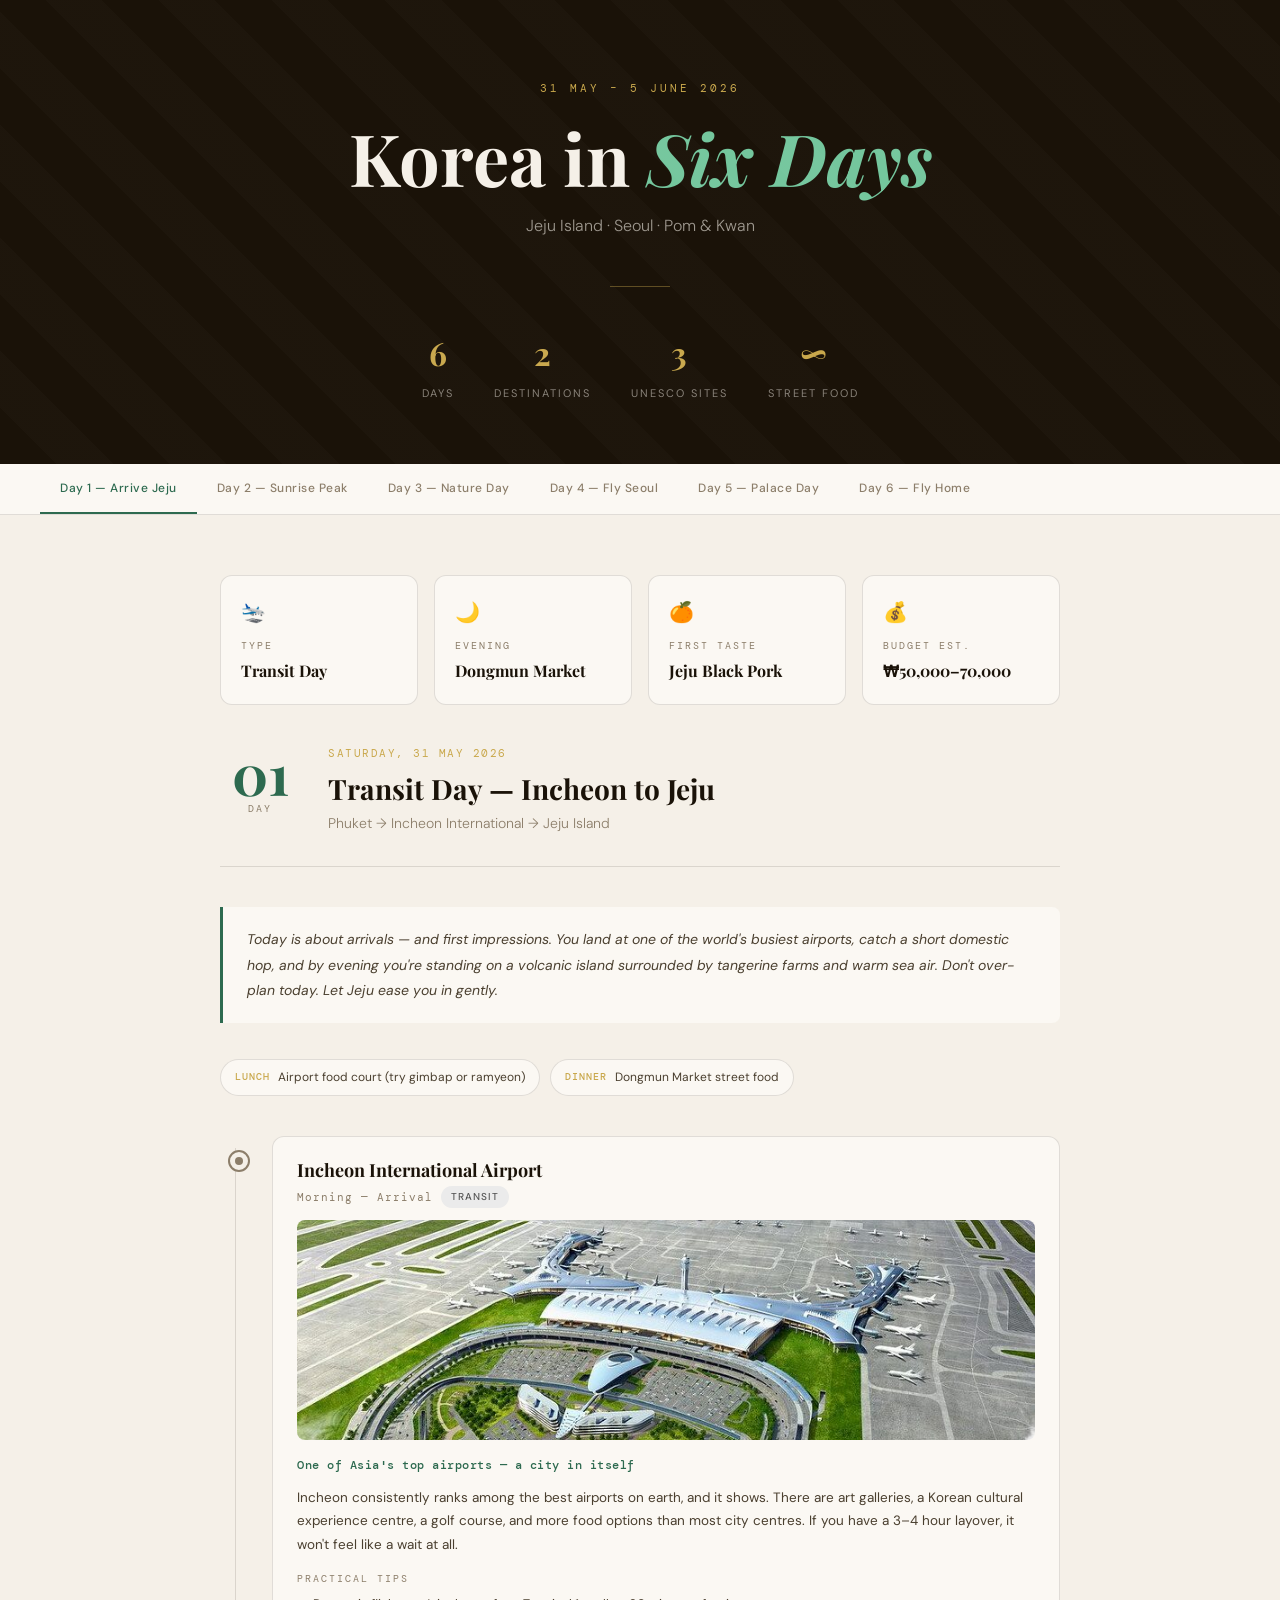
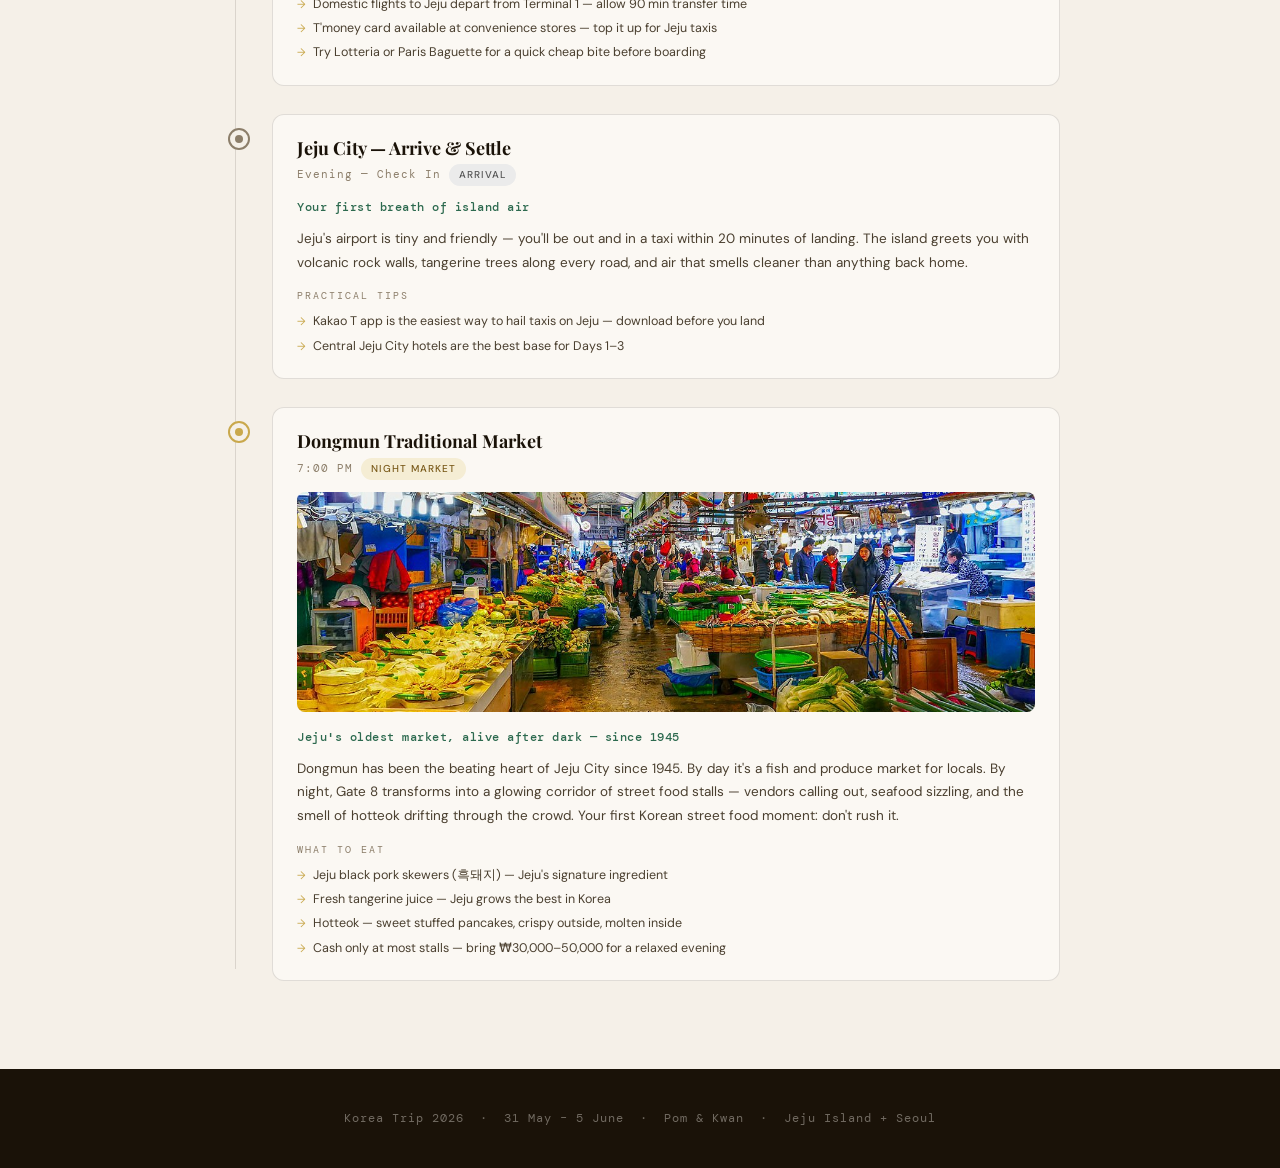
==== commit fe4c7152: "Add files via upload" ====
--- a/images/korea-trip-26/korea-itinerary.html
+++ b/images/korea-trip-26/korea-itinerary.html
@@ -3,7 +3,7 @@
 <head>
 <meta charset="UTF-8">
 <meta name="viewport" content="width=device-width, initial-scale=1.0">
-<title>Korea Trip 2025 — Pom & Partner</title>
+<title>Korea Trip 2026 — Pom & Kwan</title>
 <link rel="preconnect" href="https://fonts.googleapis.com">
 <link rel="preconnect" href="https://fonts.gstatic.com" crossorigin>
 <link href="https://fonts.googleapis.com/css2?family=Playfair+Display:ital,wght@0,400;0,700;1,400&family=DM+Sans:wght@300;400;500&family=DM+Mono:wght@400&display=swap" rel="stylesheet">
@@ -468,15 +468,70 @@
 
 /* ── RESPONSIVE ── */
 @media (max-width: 600px) {
-  .hero { padding: 60px 24px 40px; }
-  .main { padding: 40px 20px; }
-  .nav-wrap { padding: 0 20px; }
-  .day-header { grid-template-columns: 1fr; gap: 8px; }
+  /* Hero */
+  .hero { padding: 48px 20px 36px; }
+  .hero-eyebrow { font-size: 10px; letter-spacing: 2px; }
+  .hero-title { font-size: 36px; }
+  .hero-sub { font-size: 14px; margin-bottom: 32px; }
+  .hero-stats { gap: 20px; }
+  .hero-stat-num { font-size: 26px; }
+  .hero-stat-label { font-size: 10px; }
+
+  /* Nav */
+  .nav-wrap { padding: 0 16px; }
+  .nav-tab { padding: 14px 14px; font-size: 11px; }
+
+  /* Main */
+  .main { padding: 28px 16px; }
+
+  /* Overview grid — 2 columns on mobile */
+  .overview-grid { grid-template-columns: 1fr 1fr; gap: 10px; margin-bottom: 28px; }
+  .overview-card { padding: 14px 12px; }
+  .overview-icon { font-size: 16px; margin-bottom: 6px; }
+  .overview-val { font-size: 14px; }
+
+  /* Day header */
+  .day-header { grid-template-columns: 1fr; gap: 6px; margin-bottom: 24px; padding-bottom: 20px; }
   .day-num-block { display: flex; align-items: center; gap: 12px; width: auto; }
   .day-num { font-size: 36px; }
+  .day-title { font-size: 22px; }
+
+  /* Story */
+  .day-story { padding: 14px 16px; font-size: 13px; margin-bottom: 24px; }
+
+  /* Meals */
+  .meals-row { gap: 8px; margin-bottom: 28px; }
+  .meal-pill { padding: 7px 12px; font-size: 11px; }
+
+  /* Timeline */
   .timeline { padding-left: 36px; }
-  .stop-marker { left: -30px; }
-  .hero-stats { gap: 24px; }
+  .timeline::before { left: 12px; }
+  .stop-marker { left: -28px; width: 20px; height: 20px; }
+  .stop-marker-dot { width: 7px; height: 7px; }
+  .stop { margin-bottom: 20px; }
+
+  /* Stop cards */
+  .stop-card { padding: 16px 14px; border-radius: 10px; }
+  .stop-head { flex-direction: column; gap: 6px; }
+  .stop-name { font-size: 16px; }
+  .stop-meta { gap: 6px; }
+  .stop-time { font-size: 10px; }
+  .stop-tag { font-size: 9px; padding: 2px 8px; }
+  .stop-highlight { font-size: 11px; }
+  .stop-story { font-size: 13px; }
+  .tip { font-size: 12px; }
+
+  /* Photo */
+  .stop-photo { height: 170px; border-radius: 6px; margin-bottom: 12px; }
+
+  /* Section divider */
+  .section-divider { margin: 36px 0 24px; }
+}
+
+@media (max-width: 380px) {
+  .overview-grid { grid-template-columns: 1fr; }
+  .hero-title { font-size: 30px; }
+  .stop-photo { height: 140px; }
 }
 </style>
 </head>
@@ -484,9 +539,9 @@
 
 <!-- HERO -->
 <header class="hero">
-  <div class="hero-eyebrow">31 May – 5 June 2025</div>
+  <div class="hero-eyebrow">31 May – 5 June 2026</div>
   <h1 class="hero-title">Korea in <em>Six Days</em></h1>
-  <p class="hero-sub">Jeju Island · Seoul · A trip for two</p>
+  <p class="hero-sub">Jeju Island · Seoul · Pom & Kwan</p>
   <div class="divider-line"></div>
   <div class="hero-stats">
     <div class="hero-stat">
@@ -535,7 +590,7 @@
         <div class="day-num-label">Day</div>
       </div>
       <div>
-        <div class="day-date">Saturday, 31 May 2025</div>
+        <div class="day-date">Saturday, 31 May 2026</div>
         <h2 class="day-title">Transit Day — Incheon to Jeju</h2>
         <p class="day-subtitle">Phuket → Incheon International → Jeju Island</p>
       </div>
@@ -624,7 +679,7 @@
         <div class="day-num-label">Day</div>
       </div>
       <div>
-        <div class="day-date">Sunday, 1 June 2025</div>
+        <div class="day-date">Sunday, 1 June 2026</div>
         <h2 class="day-title">Jeju East — Sunrise Peak & Lava Cave</h2>
         <p class="day-subtitle">An early start rewards you with Jeju's most dramatic scenery</p>
       </div>
@@ -744,7 +799,7 @@
         <div class="day-num-label">Day</div>
       </div>
       <div>
-        <div class="day-date">Monday, 2 June 2025</div>
+        <div class="day-date">Monday, 2 June 2026</div>
         <h2 class="day-title">Jeju Nature — Healing Forest & Aewol Coast</h2>
         <p class="day-subtitle">Jeju's quieter, more romantic side</p>
       </div>
@@ -847,7 +902,7 @@
         <div class="day-num-label">Day</div>
       </div>
       <div>
-        <div class="day-date">Tuesday, 3 June 2025</div>
+        <div class="day-date">Tuesday, 3 June 2026</div>
         <h2 class="day-title">Fly Jeju → Seoul + Gwangjang Market</h2>
         <p class="day-subtitle">Morning farewell to the island, evening arrival in the capital</p>
       </div>
@@ -931,7 +986,7 @@
         <div class="day-num-label">Day</div>
       </div>
       <div>
-        <div class="day-date">Wednesday, 4 June 2025</div>
+        <div class="day-date">Wednesday, 4 June 2026</div>
         <h2 class="day-title">Seoul History — Palaces, Hanok Village & Night Market</h2>
         <p class="day-subtitle">The full cultural Seoul experience in one perfect day</p>
       </div>
@@ -1039,7 +1094,7 @@
         <div class="day-num-label">Day</div>
       </div>
       <div>
-        <div class="day-date">Thursday, 5 June 2025</div>
+        <div class="day-date">Thursday, 5 June 2026</div>
         <h2 class="day-title">Final Morning + Fly Home to Phuket</h2>
         <p class="day-subtitle">Last bites, last photos, then back home</p>
       </div>
@@ -1095,7 +1150,7 @@
 
 <!-- FOOTER -->
 <footer class="footer">
-  Korea Trip 2025 &nbsp;·&nbsp; 31 May – 5 June &nbsp;·&nbsp; Pom & Partner &nbsp;·&nbsp; Jeju Island + Seoul
+  Korea Trip 2026 &nbsp;·&nbsp; 31 May – 5 June &nbsp;·&nbsp; Pom & Kwan &nbsp;·&nbsp; Jeju Island + Seoul
 </footer>
 
 <script>
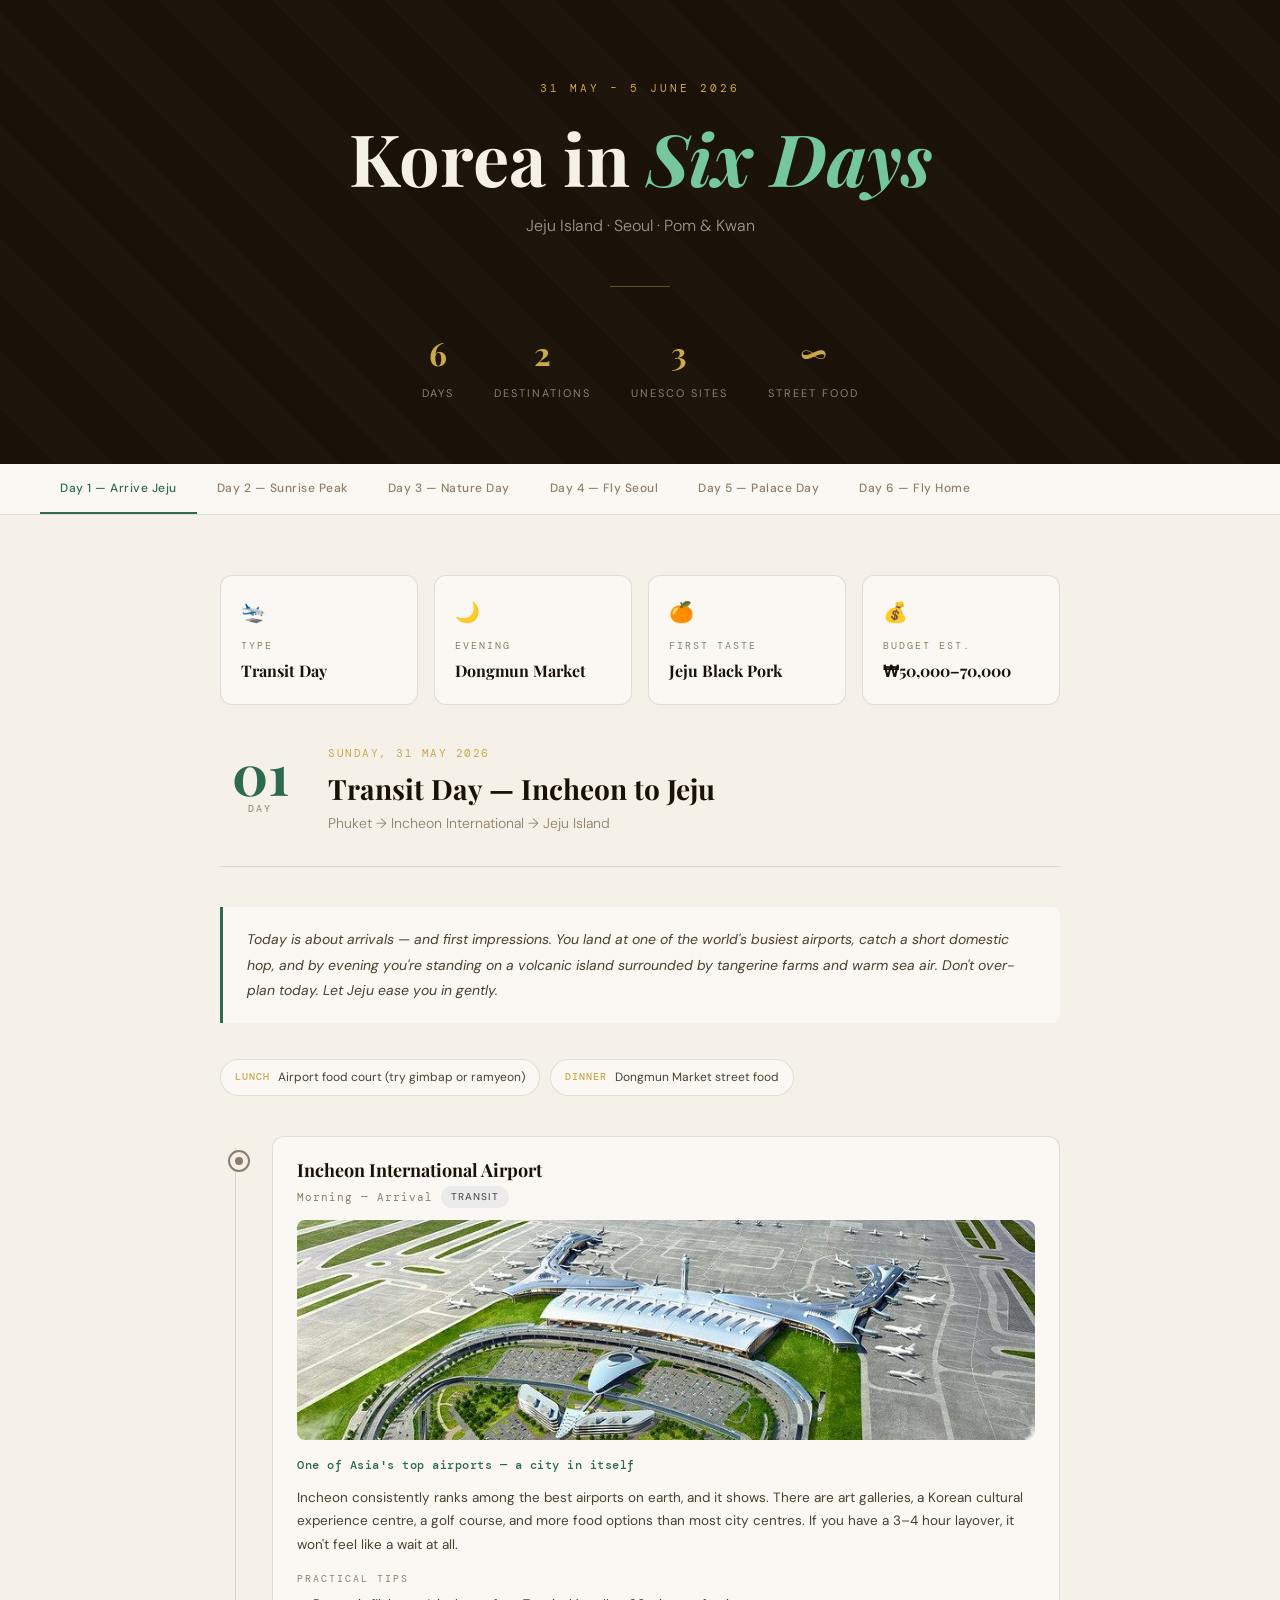
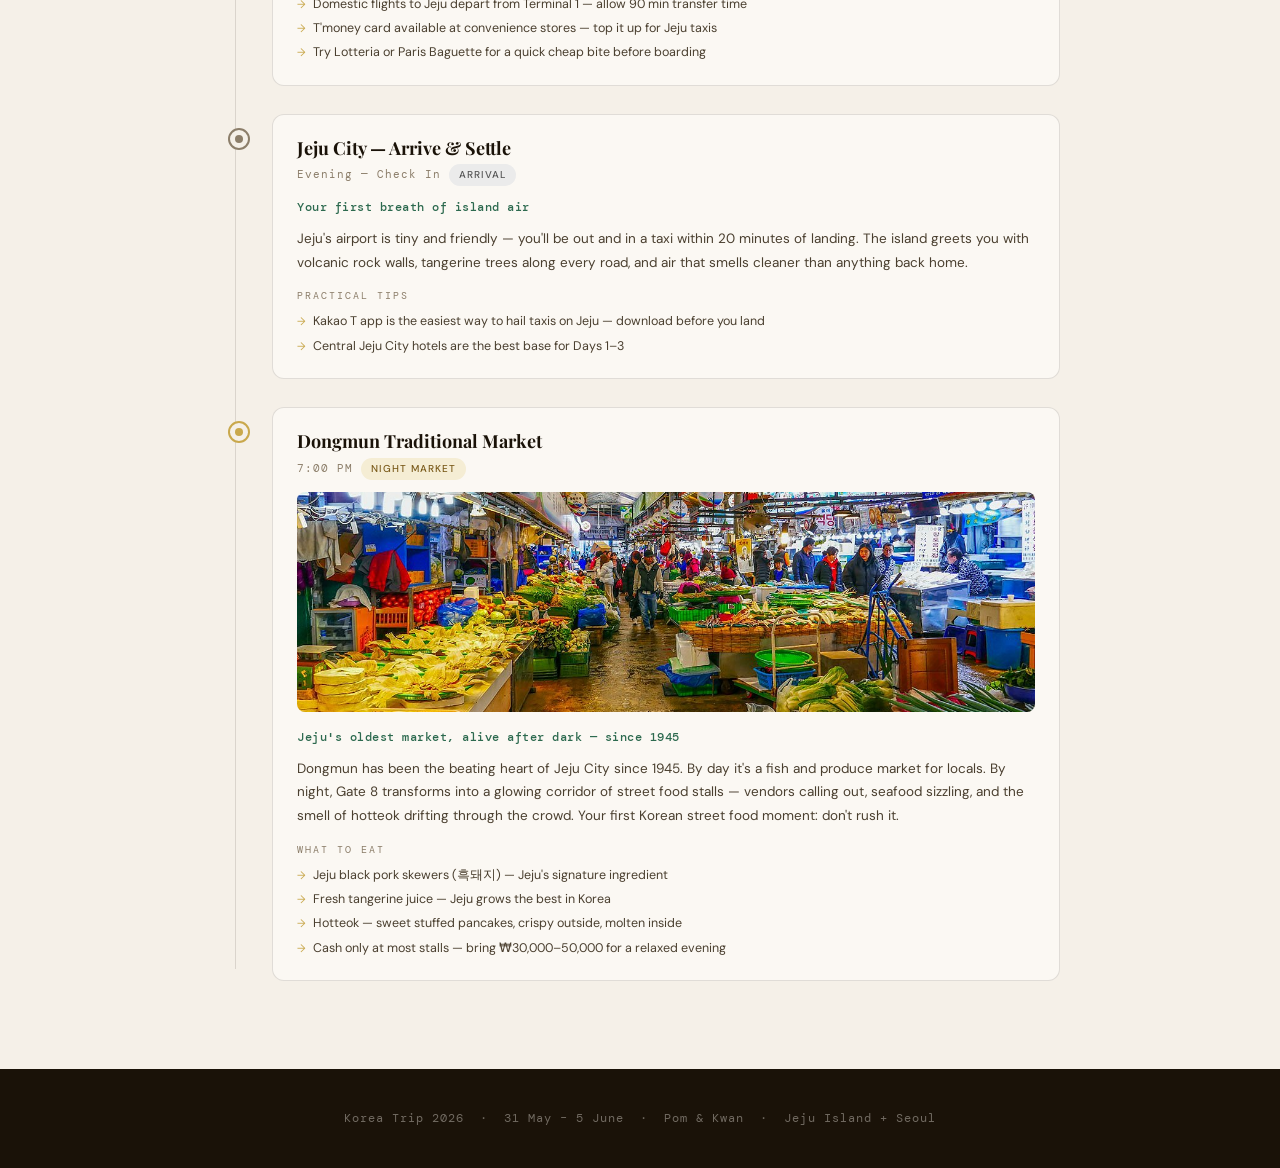
==== commit 8b8913cc: "Add files via upload" ====
--- a/images/korea-trip-26/korea-itinerary.html
+++ b/images/korea-trip-26/korea-itinerary.html
@@ -590,7 +590,7 @@
         <div class="day-num-label">Day</div>
       </div>
       <div>
-        <div class="day-date">Saturday, 31 May 2026</div>
+        <div class="day-date">Sunday, 31 May 2026</div>
         <h2 class="day-title">Transit Day — Incheon to Jeju</h2>
         <p class="day-subtitle">Phuket → Incheon International → Jeju Island</p>
       </div>
@@ -679,7 +679,7 @@
         <div class="day-num-label">Day</div>
       </div>
       <div>
-        <div class="day-date">Sunday, 1 June 2026</div>
+        <div class="day-date">Monday, 1 June 2026</div>
         <h2 class="day-title">Jeju East — Sunrise Peak & Lava Cave</h2>
         <p class="day-subtitle">An early start rewards you with Jeju's most dramatic scenery</p>
       </div>
@@ -799,7 +799,7 @@
         <div class="day-num-label">Day</div>
       </div>
       <div>
-        <div class="day-date">Monday, 2 June 2026</div>
+        <div class="day-date">Tuesday, 2 June 2026</div>
         <h2 class="day-title">Jeju Nature — Healing Forest & Aewol Coast</h2>
         <p class="day-subtitle">Jeju's quieter, more romantic side</p>
       </div>
@@ -902,7 +902,7 @@
         <div class="day-num-label">Day</div>
       </div>
       <div>
-        <div class="day-date">Tuesday, 3 June 2026</div>
+        <div class="day-date">Wednesday, 3 June 2026</div>
         <h2 class="day-title">Fly Jeju → Seoul + Gwangjang Market</h2>
         <p class="day-subtitle">Morning farewell to the island, evening arrival in the capital</p>
       </div>
@@ -986,7 +986,7 @@
         <div class="day-num-label">Day</div>
       </div>
       <div>
-        <div class="day-date">Wednesday, 4 June 2026</div>
+        <div class="day-date">Thursday, 4 June 2026</div>
         <h2 class="day-title">Seoul History — Palaces, Hanok Village & Night Market</h2>
         <p class="day-subtitle">The full cultural Seoul experience in one perfect day</p>
       </div>
@@ -1094,7 +1094,7 @@
         <div class="day-num-label">Day</div>
       </div>
       <div>
-        <div class="day-date">Thursday, 5 June 2026</div>
+        <div class="day-date">Friday, 5 June 2026</div>
         <h2 class="day-title">Final Morning + Fly Home to Phuket</h2>
         <p class="day-subtitle">Last bites, last photos, then back home</p>
       </div>
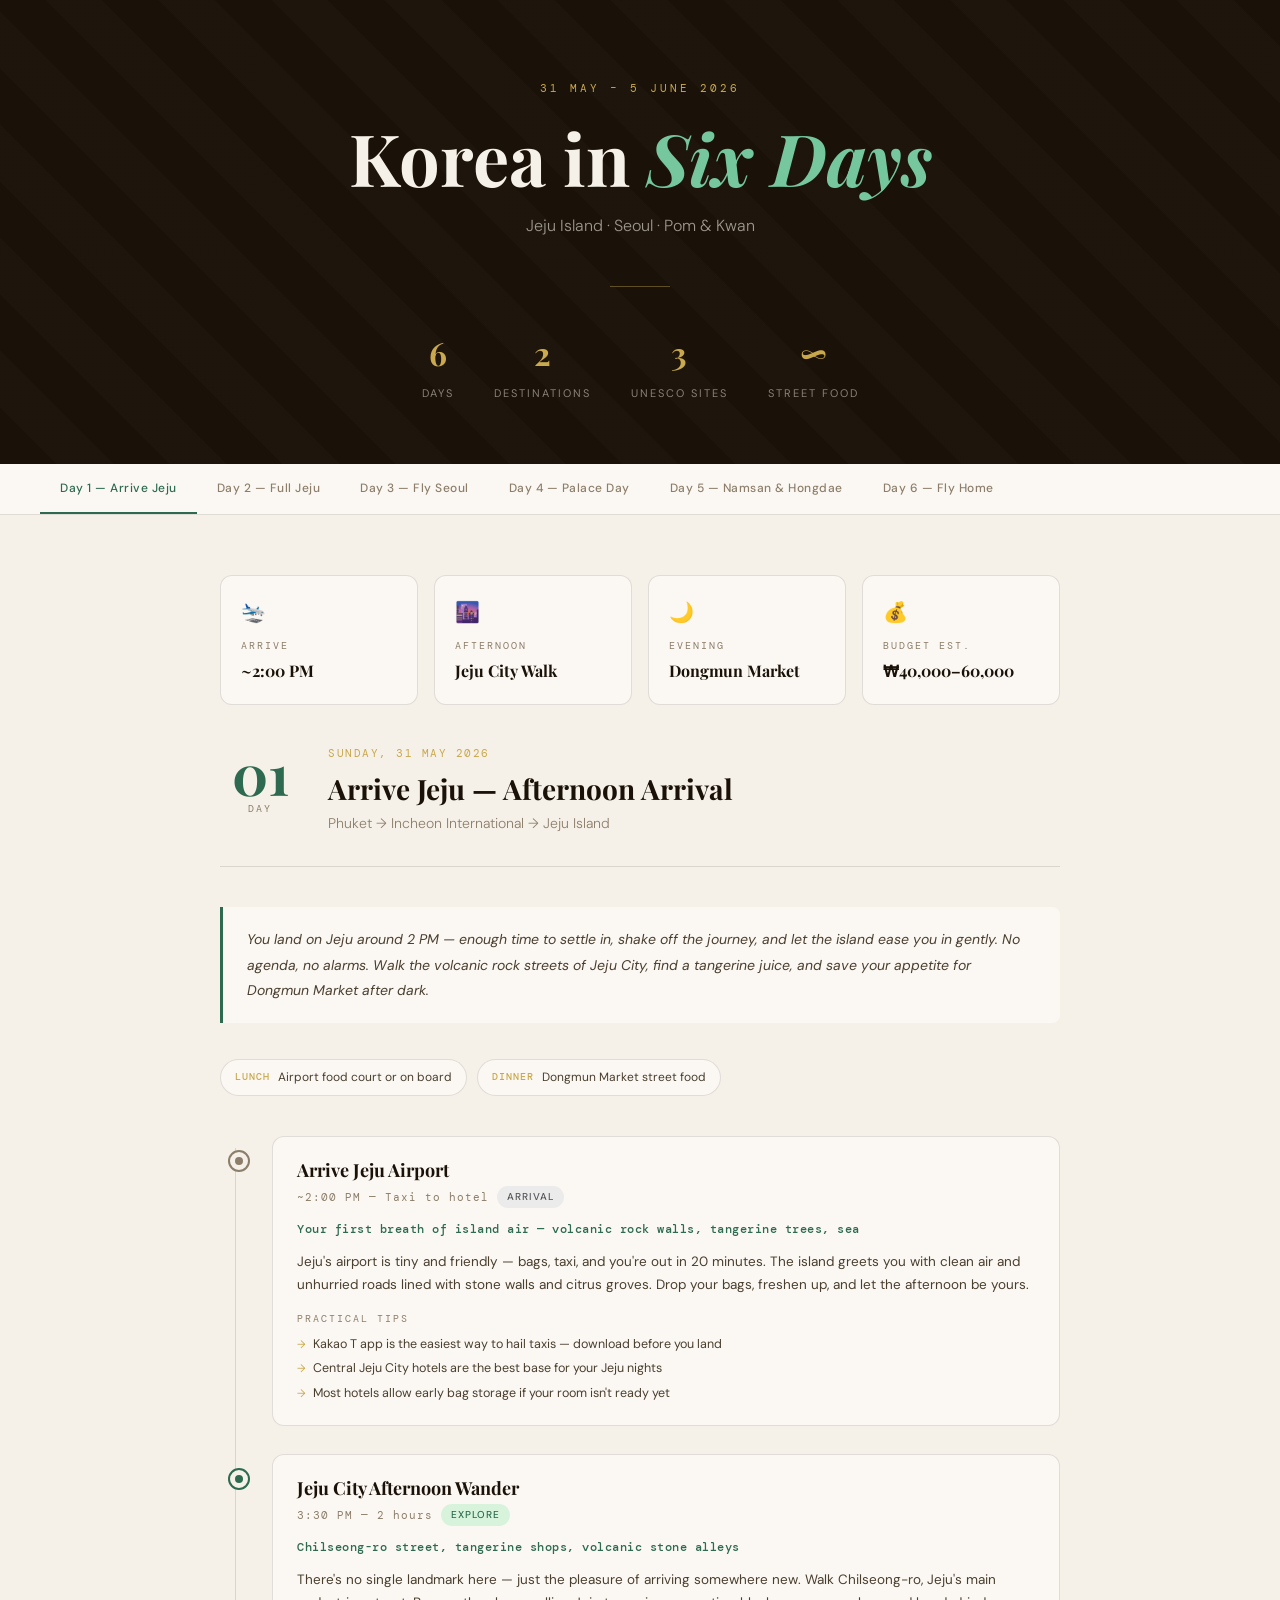
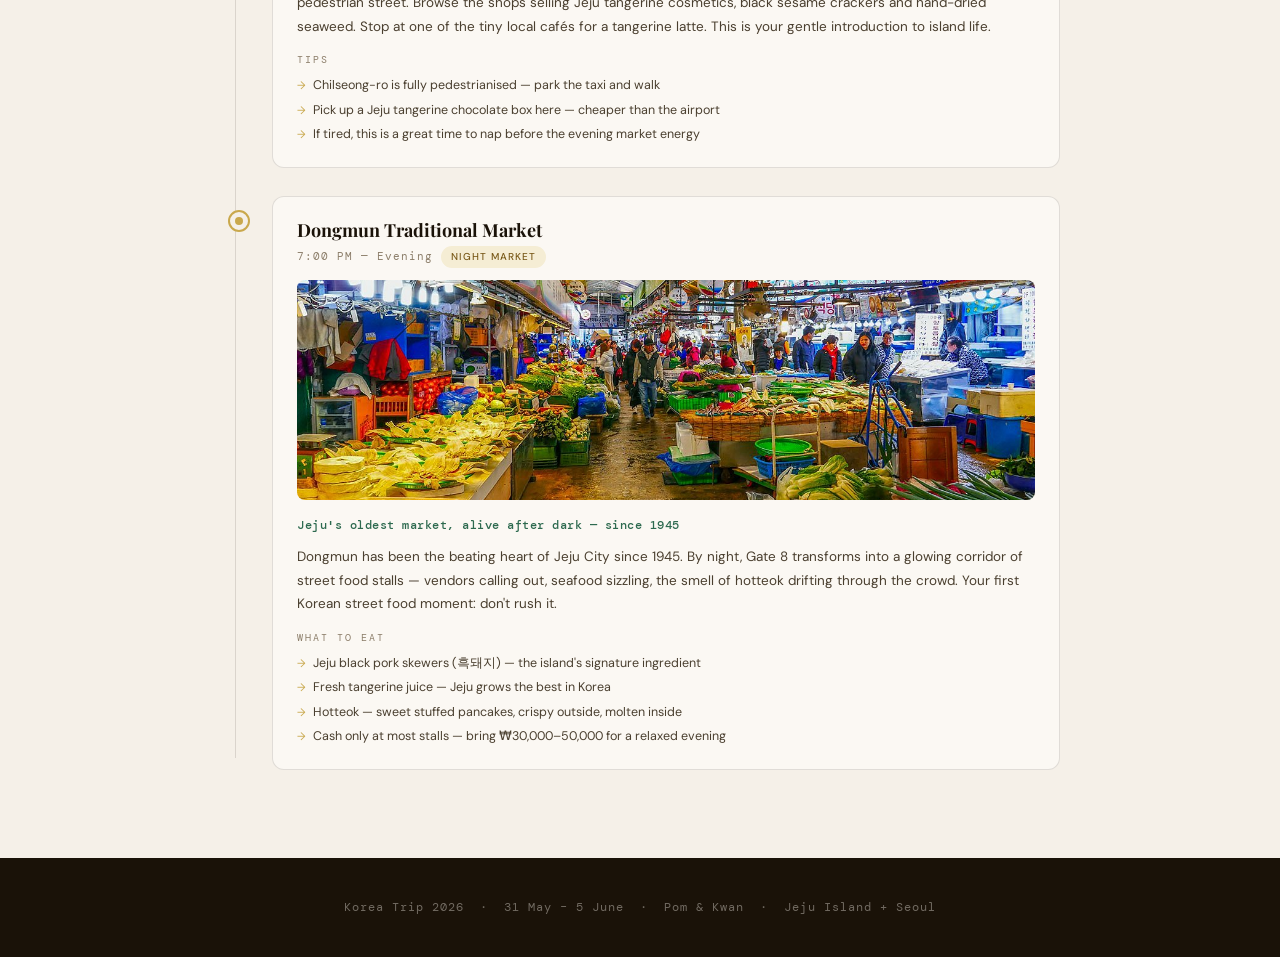
==== commit c6437aa1: "Add files via upload" ====
--- a/images/korea-trip-26/korea-itinerary.html
+++ b/images/korea-trip-26/korea-itinerary.html
@@ -566,10 +566,10 @@
 <!-- NAV -->
 <nav class="nav-wrap" id="mainNav">
   <button class="nav-tab active" data-day="1" onclick="switchDay(1, false)">Day 1 — Arrive Jeju</button>
-  <button class="nav-tab" data-day="2" onclick="switchDay(2, false)">Day 2 — Sunrise Peak</button>
-  <button class="nav-tab" data-day="3" onclick="switchDay(3, false)">Day 3 — Nature Day</button>
-  <button class="nav-tab" data-day="4" onclick="switchDay(4, true)">Day 4 — Fly Seoul</button>
-  <button class="nav-tab" data-day="5" onclick="switchDay(5, true)">Day 5 — Palace Day</button>
+  <button class="nav-tab" data-day="2" onclick="switchDay(2, false)">Day 2 — Full Jeju</button>
+  <button class="nav-tab" data-day="3" onclick="switchDay(3, false)">Day 3 — Fly Seoul</button>
+  <button class="nav-tab" data-day="4" onclick="switchDay(4, true)">Day 4 — Palace Day</button>
+  <button class="nav-tab" data-day="5" onclick="switchDay(5, true)">Day 5 — Namsan & Hongdae</button>
   <button class="nav-tab" data-day="6" onclick="switchDay(6, true)">Day 6 — Fly Home</button>
 </nav>
 
@@ -579,10 +579,10 @@
   <!-- DAY 1 -->
   <div class="day-panel active" id="day-1">
     <div class="overview-grid">
-      <div class="overview-card"><div class="overview-icon">🛬</div><div class="overview-label">Type</div><div class="overview-val">Transit Day</div></div>
+      <div class="overview-card"><div class="overview-icon">🛬</div><div class="overview-label">Arrive</div><div class="overview-val">~2:00 PM</div></div>
+      <div class="overview-card"><div class="overview-icon">🌆</div><div class="overview-label">Afternoon</div><div class="overview-val">Jeju City Walk</div></div>
       <div class="overview-card"><div class="overview-icon">🌙</div><div class="overview-label">Evening</div><div class="overview-val">Dongmun Market</div></div>
-      <div class="overview-card"><div class="overview-icon">🍊</div><div class="overview-label">First Taste</div><div class="overview-val">Jeju Black Pork</div></div>
-      <div class="overview-card"><div class="overview-icon">💰</div><div class="overview-label">Budget Est.</div><div class="overview-val">₩50,000–70,000</div></div>
+      <div class="overview-card"><div class="overview-icon">💰</div><div class="overview-label">Budget Est.</div><div class="overview-val">₩40,000–60,000</div></div>
     </div>
     <div class="day-header">
       <div class="day-num-block">
@@ -591,71 +591,65 @@
       </div>
       <div>
         <div class="day-date">Sunday, 31 May 2026</div>
-        <h2 class="day-title">Transit Day — Incheon to Jeju</h2>
+        <h2 class="day-title">Arrive Jeju — Afternoon Arrival</h2>
         <p class="day-subtitle">Phuket → Incheon International → Jeju Island</p>
       </div>
     </div>
     <div class="day-story">
-      Today is about arrivals — and first impressions. You land at one of the world's busiest airports, catch a short domestic hop, and by evening you're standing on a volcanic island surrounded by tangerine farms and warm sea air. Don't over-plan today. Let Jeju ease you in gently.
+      You land on Jeju around 2 PM — enough time to settle in, shake off the journey, and let the island ease you in gently. No agenda, no alarms. Walk the volcanic rock streets of Jeju City, find a tangerine juice, and save your appetite for Dongmun Market after dark.
     </div>
     <div class="meals-row">
-      <div class="meal-pill"><span class="meal-label">Lunch</span><span class="meal-val">Airport food court (try gimbap or ramyeon)</span></div>
+      <div class="meal-pill"><span class="meal-label">Lunch</span><span class="meal-val">Airport food court or on board</span></div>
       <div class="meal-pill"><span class="meal-label">Dinner</span><span class="meal-val">Dongmun Market street food</span></div>
     </div>
     <div class="timeline">
       <div class="stop">
         <div class="stop-marker transport"><div class="stop-marker-dot"></div></div>
         <div class="stop-card">
-          <div class="stop-head">
-            <div>
-              <div class="stop-name">Incheon International Airport</div>
-              <div class="stop-meta"><span class="stop-time">Morning — Arrival</span><span class="stop-tag tag-transport">Transit</span></div>
-            </div>
-          </div>
-          <img class="stop-photo" src="Inchon-Intl-Airport.jpg" alt="Incheon International Airport">
-          <div class="stop-highlight">One of Asia's top airports — a city in itself</div>
-          <p class="stop-story">Incheon consistently ranks among the best airports on earth, and it shows. There are art galleries, a Korean cultural experience centre, a golf course, and more food options than most city centres. If you have a 3–4 hour layover, it won't feel like a wait at all.</p>
+          <div class="stop-head"><div>
+            <div class="stop-name">Arrive Jeju Airport</div>
+            <div class="stop-meta"><span class="stop-time">~2:00 PM — Taxi to hotel</span><span class="stop-tag tag-transport">Arrival</span></div>
+          </div></div>
+          <div class="stop-highlight">Your first breath of island air — volcanic rock walls, tangerine trees, sea</div>
+          <p class="stop-story">Jeju's airport is tiny and friendly — bags, taxi, and you're out in 20 minutes. The island greets you with clean air and unhurried roads lined with stone walls and citrus groves. Drop your bags, freshen up, and let the afternoon be yours.</p>
           <div class="tips-title">Practical tips</div>
           <div class="tips-list">
-            <div class="tip">Domestic flights to Jeju depart from Terminal 1 — allow 90 min transfer time</div>
-            <div class="tip">T'money card available at convenience stores — top it up for Jeju taxis</div>
-            <div class="tip">Try Lotteria or Paris Baguette for a quick cheap bite before boarding</div>
-          </div>
-        </div>
-      </div>
-      <div class="stop">
-        <div class="stop-marker transport"><div class="stop-marker-dot"></div></div>
-        <div class="stop-card">
-          <div class="stop-head">
-            <div>
-              <div class="stop-name">Jeju City — Arrive & Settle</div>
-              <div class="stop-meta"><span class="stop-time">Evening — Check In</span><span class="stop-tag tag-transport">Arrival</span></div>
-            </div>
-          </div>
-          <div class="stop-highlight">Your first breath of island air</div>
-          <p class="stop-story">Jeju's airport is tiny and friendly — you'll be out and in a taxi within 20 minutes of landing. The island greets you with volcanic rock walls, tangerine trees along every road, and air that smells cleaner than anything back home.</p>
-          <div class="tips-title">Practical tips</div>
-          <div class="tips-list">
-            <div class="tip">Kakao T app is the easiest way to hail taxis on Jeju — download before you land</div>
-            <div class="tip">Central Jeju City hotels are the best base for Days 1–3</div>
+            <div class="tip">Kakao T app is the easiest way to hail taxis — download before you land</div>
+            <div class="tip">Central Jeju City hotels are the best base for your Jeju nights</div>
+            <div class="tip">Most hotels allow early bag storage if your room isn't ready yet</div>
+          </div>
+        </div>
+      </div>
+      <div class="stop">
+        <div class="stop-marker "><div class="stop-marker-dot"></div></div>
+        <div class="stop-card">
+          <div class="stop-head"><div>
+            <div class="stop-name">Jeju City Afternoon Wander</div>
+            <div class="stop-meta"><span class="stop-time">3:30 PM — 2 hours</span><span class="stop-tag tag-nature">Explore</span></div>
+          </div></div>
+          <div class="stop-highlight">Chilseong-ro street, tangerine shops, volcanic stone alleys</div>
+          <p class="stop-story">There's no single landmark here — just the pleasure of arriving somewhere new. Walk Chilseong-ro, Jeju's main pedestrian street. Browse the shops selling Jeju tangerine cosmetics, black sesame crackers and hand-dried seaweed. Stop at one of the tiny local cafés for a tangerine latte. This is your gentle introduction to island life.</p>
+          <div class="tips-title">Tips</div>
+          <div class="tips-list">
+            <div class="tip">Chilseong-ro is fully pedestrianised — park the taxi and walk</div>
+            <div class="tip">Pick up a Jeju tangerine chocolate box here — cheaper than the airport</div>
+            <div class="tip">If tired, this is a great time to nap before the evening market energy</div>
           </div>
         </div>
       </div>
       <div class="stop">
         <div class="stop-marker food"><div class="stop-marker-dot"></div></div>
         <div class="stop-card">
-          <div class="stop-head">
-            <div>
-              <div class="stop-name">Dongmun Traditional Market</div>
-              <div class="stop-meta"><span class="stop-time">7:00 PM</span><span class="stop-tag tag-food">Night Market</span></div>
-            </div>
-          </div>
+          <div class="stop-head"><div>
+            <div class="stop-name">Dongmun Traditional Market</div>
+            <div class="stop-meta"><span class="stop-time">7:00 PM — Evening</span><span class="stop-tag tag-food">Night Market</span></div>
+          </div></div>
           <img class="stop-photo" src="dongmun-traditional-market.jpg" alt="Dongmun Traditional Market">
           <div class="stop-highlight">Jeju's oldest market, alive after dark — since 1945</div>
-          <p class="stop-story">Dongmun has been the beating heart of Jeju City since 1945. By day it's a fish and produce market for locals. By night, Gate 8 transforms into a glowing corridor of street food stalls — vendors calling out, seafood sizzling, and the smell of hotteok drifting through the crowd. Your first Korean street food moment: don't rush it.</p>
+          <p class="stop-story">Dongmun has been the beating heart of Jeju City since 1945. By night, Gate 8 transforms into a glowing corridor of street food stalls — vendors calling out, seafood sizzling, the smell of hotteok drifting through the crowd. Your first Korean street food moment: don't rush it.</p>
           <div class="tips-title">What to eat</div>
           <div class="tips-list">
-            <div class="tip">Jeju black pork skewers (흑돼지) — Jeju's signature ingredient</div>
+            <div class="tip">Jeju black pork skewers (흑돼지) — the island's signature ingredient</div>
             <div class="tip">Fresh tangerine juice — Jeju grows the best in Korea</div>
             <div class="tip">Hotteok — sweet stuffed pancakes, crispy outside, molten inside</div>
             <div class="tip">Cash only at most stalls — bring ₩30,000–50,000 for a relaxed evening</div>
@@ -668,10 +662,10 @@
   <!-- DAY 2 -->
   <div class="day-panel" id="day-2">
     <div class="overview-grid">
-      <div class="overview-card"><div class="overview-icon">🌅</div><div class="overview-label">Highlight</div><div class="overview-val">Sunrise Crater</div></div>
-      <div class="overview-card"><div class="overview-icon">🧗</div><div class="overview-label">Activity</div><div class="overview-val">UNESCO Hike</div></div>
-      <div class="overview-card"><div class="overview-icon">🕳️</div><div class="overview-label">Afternoon</div><div class="overview-val">Lava Tube Cave</div></div>
       <div class="overview-card"><div class="overview-icon">⏰</div><div class="overview-label">Wake Up</div><div class="overview-val">4:30 AM</div></div>
+      <div class="overview-card"><div class="overview-icon">🌅</div><div class="overview-label">Morning</div><div class="overview-val">Sunrise Peak</div></div>
+      <div class="overview-card"><div class="overview-icon">🕳️</div><div class="overview-label">Midday</div><div class="overview-val">Lava Tube Cave</div></div>
+      <div class="overview-card"><div class="overview-icon">🌊</div><div class="overview-label">Afternoon</div><div class="overview-val">Bijarim → Aewol</div></div>
     </div>
     <div class="day-header">
       <div class="day-num-block">
@@ -680,17 +674,17 @@
       </div>
       <div>
         <div class="day-date">Monday, 1 June 2026</div>
-        <h2 class="day-title">Jeju East — Sunrise Peak & Lava Cave</h2>
-        <p class="day-subtitle">An early start rewards you with Jeju's most dramatic scenery</p>
+        <h2 class="day-title">Full Jeju Day — Sunrise, Cave, Forest & Coast</h2>
+        <p class="day-subtitle">Pack everything in: your one full day on the island</p>
       </div>
     </div>
     <div class="day-story">
-      This is the day that will define your Jeju trip. You'll wake in the dark, hike to the rim of a 180,000-year-old volcanic crater to watch the sun rise over the sea, then descend into a lava tube that runs beneath the island like a frozen river of rock. Two worlds — sky and underground — in one single day.
+      This is the day that earns Jeju its reputation. You'll wake in darkness, hike to the rim of a 100,000-year-old volcanic crater to watch the sun rise over the sea, descend into a lava tunnel carved by ancient rivers of fire, walk through a forest of 800-year-old trees, then follow the coastline to café-lined cliffs above the Pacific. It's a lot — and every moment is worth it.
     </div>
     <div class="meals-row">
-      <div class="meal-pill"><span class="meal-label">Breakfast</span><span class="meal-val">Convenience store before departure (onigiri + coffee)</span></div>
+      <div class="meal-pill"><span class="meal-label">Breakfast</span><span class="meal-val">Convenience store onigiri + coffee (before 5 AM departure)</span></div>
       <div class="meal-pill"><span class="meal-label">Lunch</span><span class="meal-val">Restaurant near Manjanggul — haemul jjigae (seafood stew)</span></div>
-      <div class="meal-pill"><span class="meal-label">Dinner</span><span class="meal-val">Dongmun food street — fire show tteokbokki & grilled lobster</span></div>
+      <div class="meal-pill"><span class="meal-label">Dinner</span><span class="meal-val">Dongmun fire show night — grilled lobster & crab tteokbokki</span></div>
     </div>
     <div class="timeline">
       <div class="stop">
@@ -700,17 +694,18 @@
             <div class="stop-name">Pre-dawn Departure to Seongsan</div>
             <div class="stop-meta"><span class="stop-time">5:00 AM — Taxi ~40 min</span><span class="stop-tag tag-transport">Early Start</span></div>
           </div></div>
-          <div class="stop-highlight">Beat the crowds to the most photographed spot in Jeju</div>
-          <p class="stop-story">The drive east from Jeju City in pre-dawn darkness is already atmospheric. Coastal road, occasional lighthouse, the sea invisible but present. Book your taxi the night before via Kakao T — state you need a 5 AM pickup.</p>
-          <div class="tips-title">Tips</div>
-          <div class="tips-list">
-            <div class="tip">Grab a convenience store onigiri and coffee before you leave</div>
-            <div class="tip">Wear layers — pre-dawn at the coast can be cool even in June</div>
-          </div>
-        </div>
-      </div>
-      <div class="stop">
-        <div class="stop-marker"><div class="stop-marker-dot"></div></div>
+          <div class="stop-highlight">Beat the crowds to Jeju's most photographed sunrise spot</div>
+          <p class="stop-story">The drive east in pre-dawn darkness is atmospheric — coastal road, the sea invisible but present. Book your taxi the night before via Kakao T. Grab a convenience store onigiri and coffee before you leave — you'll be walking on an empty stomach otherwise.</p>
+          <div class="tips-title">Tips</div>
+          <div class="tips-list">
+            <div class="tip">Book Kakao T taxi the night before, stating 5 AM pickup</div>
+            <div class="tip">Wear layers — pre-dawn at the coast is cool even in June</div>
+            <div class="tip">Convenience store across from Dongmun Market opens 24 hours</div>
+          </div>
+        </div>
+      </div>
+      <div class="stop">
+        <div class="stop-marker "><div class="stop-marker-dot"></div></div>
         <div class="stop-card">
           <div class="stop-head"><div>
             <div class="stop-name">Seongsan Ilchulbong — Sunrise Peak</div>
@@ -718,35 +713,36 @@
           </div></div>
           <img class="stop-photo" src="Seongsan-Ilchulbong-Peak.jpg" alt="Seongsan Ilchulbong — Sunrise Peak">
           <div class="stop-highlight">Sunrise over a 100,000-year-old volcanic crater — ₩5,000 entry</div>
-          <p class="stop-story">Seongsan Ilchulbong erupted from the sea around 100,000 years ago and now stands 182 metres tall, its vast crater still intact. The climb is only 20–25 minutes but steep — stone steps that feel like a staircase to the clouds. At the top, the crater stretches out below you, impossibly green, and beyond it the East China Sea lights up as the sun breaks the horizon. This is why you woke at 5 AM.</p>
-          <div class="tips-title">Tips</div>
-          <div class="tips-list">
-            <div class="tip">Gates open 5:00 AM — June sunrise is around 5:15–5:30 AM, arrive early</div>
+          <p class="stop-story">Seongsan Ilchulbong erupted from the sea 100,000 years ago and stands 182 metres tall, its vast crater still intact. The climb is only 20–25 minutes but steep. At the top, the crater stretches impossibly green below you, and beyond it the East China Sea lights up as the sun breaks the horizon. June sunrise is around 5:20 AM — be at the gate early.</p>
+          <div class="tips-title">Tips</div>
+          <div class="tips-list">
+            <div class="tip">Gates open 5:00 AM — arrive right at opening for the best light</div>
             <div class="tip">Wear sport shoes — the steps are uneven and can be slippery with morning dew</div>
-            <div class="tip">The view looking back toward the coast is just as stunning as the crater view</div>
             <div class="tip">Entry: ₩5,000 per person</div>
-          </div>
-        </div>
-      </div>
-      <div class="stop">
-        <div class="stop-marker"><div class="stop-marker-dot"></div></div>
+            <div class="tip">The view looking back toward the coast is as stunning as the crater view</div>
+          </div>
+        </div>
+      </div>
+      <div class="stop">
+        <div class="stop-marker "><div class="stop-marker-dot"></div></div>
         <div class="stop-card">
           <div class="stop-head"><div>
             <div class="stop-name">Udo Island — Optional Morning Detour</div>
             <div class="stop-meta"><span class="stop-time">8:30 AM — 2 hours</span><span class="stop-tag tag-nature">Island</span></div>
           </div></div>
           <img class="stop-photo" src="udo-island.jpeg" alt="Udo Island — Optional Morning Detour">
-          <div class="stop-highlight">Tiny island off Seongsan: white coral beaches & peanut ice cream</div>
-          <p class="stop-story">Just 15 minutes by ferry from Seongsan port, Udo is a quiet island famous for its snow-white Hongjo Beach and haenyeo (diving women) culture. A 2-hour loop by scooter or electric bike is magical if you have the energy after the sunrise hike.</p>
-          <div class="tips-title">Tips</div>
-          <div class="tips-list">
-            <div class="tip">Ferry runs from ~8 AM, return last ferry at 6 PM — ₩6,500 round trip</div>
-            <div class="tip">Skip if you'd rather rest after the early wake-up — Manjanggul is the main event today</div>
-          </div>
-        </div>
-      </div>
-      <div class="stop">
-        <div class="stop-marker"><div class="stop-marker-dot"></div></div>
+          <div class="stop-highlight">Tiny island off Seongsan: white coral beach & peanut ice cream</div>
+          <p class="stop-story">Just 15 minutes by ferry from Seongsan port, Udo is a quiet island famous for its snow-white Hongjo Beach and haenyeo diving women culture. A quick loop by electric bike is magical after the sunrise hike — but skip it today if you want to keep energy for Bijarim and Aewol later.</p>
+          <div class="tips-title">Tips</div>
+          <div class="tips-list">
+            <div class="tip">Ferry from ~8 AM — ₩6,500 round trip, last return ferry 6 PM</div>
+            <div class="tip">Consider skipping today to keep energy for the afternoon Bijarim → Aewol combo</div>
+            <div class="tip">If you go: peanut soft-serve ice cream on the island is mandatory</div>
+          </div>
+        </div>
+      </div>
+      <div class="stop">
+        <div class="stop-marker "><div class="stop-marker-dot"></div></div>
         <div class="stop-card">
           <div class="stop-head"><div>
             <div class="stop-name">Manjanggul Lava Tube</div>
@@ -754,13 +750,49 @@
           </div></div>
           <img class="stop-photo" src="Manjanggul-Lava-Tube.jpg" alt="Manjanggul Lava Tube">
           <div class="stop-highlight">One of the world's longest lava tubes — cool 18°C underground</div>
-          <p class="stop-story">When Hallasan volcano erupted hundreds of thousands of years ago, rivers of lava carved tunnels through the earth as the outer layers cooled and hardened. Today you walk 1 km through that tunnel — cathedral-high ceilings, frozen lava shelves, and at the far end the world's largest lava column standing 7.6 metres tall. The temperature drops 10°C the moment you enter. After the morning heat of Sunrise Peak, it feels like stepping into another dimension.</p>
+          <p class="stop-story">Ancient lava rivers carved this tunnel through the earth as the outer layers cooled and hardened. Today you walk 1 km through that tunnel — cathedral-high ceilings, frozen lava shelves, and at the far end the world's largest lava column at 7.6 metres tall. The temperature drops 10°C the moment you enter. After the morning heat, it feels like stepping into another dimension.</p>
           <div class="tips-title">Tips</div>
           <div class="tips-list">
             <div class="tip">Entry ₩4,000 per person</div>
-            <div class="tip">Bring a light jacket — 18°C can feel cold after sweating on the morning hike</div>
+            <div class="tip">Bring a light jacket — 18°C feels cold after sweating on the sunrise hike</div>
             <div class="tip">Wear closed shoes — the floor is raw volcanic rock, uneven and sometimes wet</div>
-            <div class="tip">Allow 1–1.5 hours for the full 1 km walk and return</div>
+          </div>
+        </div>
+      </div>
+      <div class="stop">
+        <div class="stop-marker "><div class="stop-marker-dot"></div></div>
+        <div class="stop-card">
+          <div class="stop-head"><div>
+            <div class="stop-name">Bijarim Healing Forest</div>
+            <div class="stop-meta"><span class="stop-time">2:30 PM — 1.5 hours</span><span class="stop-tag tag-nature">Ancient Forest</span></div>
+          </div></div>
+          <img class="stop-photo" src="Bijarim-Healing-Forest.jpg" alt="Bijarim Healing Forest">
+          <div class="stop-highlight">800-year-old nutmeg trees — Korea's only bija forest, sacred and silent</div>
+          <p class="stop-story">Bijarim is the only nutmeg forest in Korea. The trees — some over 800 years old and 25 metres tall — grow with an eerie symmetry, their roots knuckled into dark volcanic soil. Visitors walk in near-silence here. The short 30-minute loop captures all the magic. After the underground drama of Manjanggul, the forest feels like the island breathing.</p>
+          <div class="tips-title">Tips</div>
+          <div class="tips-list">
+            <div class="tip">Entry: ₩1,500, opens 7 AM</div>
+            <div class="tip">Take the 30-minute course — shorter trail hits the most beautiful section</div>
+            <div class="tip">Put your phone away and actually look at the trees</div>
+          </div>
+        </div>
+      </div>
+      <div class="stop">
+        <div class="stop-marker "><div class="stop-marker-dot"></div></div>
+        <div class="stop-card">
+          <div class="stop-head"><div>
+            <div class="stop-name">Aewol Handam Coastal Walk</div>
+            <div class="stop-meta"><span class="stop-time">4:30 PM — 2.5 hours</span><span class="stop-tag tag-nature">Coastal Trail</span></div>
+          </div></div>
+          <img class="stop-photo" src="Aewol-Handam-Coastal-Walk.bmp" alt="Aewol Handam Coastal Walk">
+          <div class="stop-highlight">Volcanic coastline, old windmills, and Jeju's most beloved café strip</div>
+          <p class="stop-story">The Aewol coastal trail runs along raw black volcanic rock at the edge of the sea, past old windmills that have turned here for generations. As you reach the Aewol café district, the trail opens into a curved street of independent coffee shops — each one perched above the water. The 4:30–7:00 PM window catches the golden hour light over the ocean. Sit down. Watch the waves. Stay longer than you planned.</p>
+          <div class="tips-title">Tips</div>
+          <div class="tips-list">
+            <div class="tip">4:30–7:00 PM is the golden hour window — perfect timing today</div>
+            <div class="tip">Allow 2.5 hours for a full walk and a long café stop</div>
+            <div class="tip">Café Monsant and Caffe Bora are both on this strip — worth the stop</div>
+            <div class="tip">Wear comfortable shoes — volcanic rock path has uneven sections</div>
           </div>
         </div>
       </div>
@@ -769,16 +801,15 @@
         <div class="stop-card">
           <div class="stop-head"><div>
             <div class="stop-name">Dongmun Market — Fire Show Night</div>
-            <div class="stop-meta"><span class="stop-time">6:30 PM — Evening</span><span class="stop-tag tag-food">Night Market</span></div>
+            <div class="stop-meta"><span class="stop-time">7:30 PM — Evening</span><span class="stop-tag tag-food">Night Market</span></div>
           </div></div>
           <div class="stop-highlight">Second visit — grilled lobster & the famous tteokbokki fire show</div>
-          <p class="stop-story">You saw Dongmun on your first night. Tonight you know what you're doing. Head straight for the famous fire show stall where the vendor performs a theatrical cooking display with crab tteokbokki and grilled lobster. The crowd gathers, the flames go up, and the food is genuinely excellent.</p>
+          <p class="stop-story">Tonight you know exactly what you're doing. Head straight for the fire show stall where the vendor performs a theatrical cooking display with crab tteokbokki and grilled lobster. The crowd gathers, the flames go up, and the food is genuinely excellent. Last full night in Jeju — make it count.</p>
           <div class="tips-title">What to order</div>
           <div class="tips-list">
             <div class="tip">Whole grilled lobster (랍스터) — theatrical and delicious</div>
-            <div class="tip">Crab tteokbokki — the fire show is the main performance here</div>
-            <div class="tip">The "Handsome Youngmen" stall (청년미남들) has the best energy in the market</div>
-            <div class="tip">Best after 7 PM when all stalls are running at full energy</div>
+            <div class="tip">Crab tteokbokki — the fire show is the main performance</div>
+            <div class="tip">Best after 7:30 PM when all stalls are running at full energy</div>
           </div>
         </div>
       </div>
@@ -788,10 +819,10 @@
   <!-- DAY 3 -->
   <div class="day-panel" id="day-3">
     <div class="overview-grid">
-      <div class="overview-card"><div class="overview-icon">🌲</div><div class="overview-label">Morning</div><div class="overview-val">Healing Forest</div></div>
-      <div class="overview-card"><div class="overview-icon">🌊</div><div class="overview-label">Afternoon</div><div class="overview-val">Aewol Coast Walk</div></div>
-      <div class="overview-card"><div class="overview-icon">☕</div><div class="overview-label">Vibe</div><div class="overview-val">Slow & Romantic</div></div>
-      <div class="overview-card"><div class="overview-icon">🍽️</div><div class="overview-label">Dinner</div><div class="overview-val">Local Bistro</div></div>
+      <div class="overview-card"><div class="overview-icon">🛫</div><div class="overview-label">Flight</div><div class="overview-val">12:00 PM Depart</div></div>
+      <div class="overview-card"><div class="overview-icon">🏙️</div><div class="overview-label">Arrive</div><div class="overview-val">Seoul ~1:15 PM</div></div>
+      <div class="overview-card"><div class="overview-icon">🎨</div><div class="overview-label">Afternoon</div><div class="overview-val">Insadong</div></div>
+      <div class="overview-card"><div class="overview-icon">🥟</div><div class="overview-label">Dinner</div><div class="overview-val">Gwangjang Market</div></div>
     </div>
     <div class="day-header">
       <div class="day-num-block">
@@ -800,71 +831,86 @@
       </div>
       <div>
         <div class="day-date">Tuesday, 2 June 2026</div>
-        <h2 class="day-title">Jeju Nature — Healing Forest & Aewol Coast</h2>
-        <p class="day-subtitle">Jeju's quieter, more romantic side</p>
-      </div>
-    </div>
-    <div class="day-story">
-      Yesterday was dramatic. Today is about breathing. You'll walk through a forest of 800-year-old trees that locals believe have healing properties, then follow the coastline west to Aewol — a stretch of volcanic rock, crashing waves, and stylish cafés that has become Jeju's most beloved couple destination.
+        <h2 class="day-title">Jeju Morning → Fly Seoul + Gwangjang Market</h2>
+        <p class="day-subtitle">A gentle farewell to the island, then the capital takes over</p>
+      </div>
+    </div>
+    <div class="day-story seoul-story">
+      Your last Jeju morning is slow and easy — a quick market browse, check out, and a 55-minute domestic hop that takes you from volcanic island silence to the buzzing, neon-lit density of Korea's 10-million-person capital. By afternoon you're already wandering Seoul's most beloved artisan street. By evening, you're deep in one of the city's most legendary food experiences.
     </div>
     <div class="meals-row">
-      <div class="meal-pill"><span class="meal-label">Breakfast</span><span class="meal-val">Hotel or café in Jeju City</span></div>
-      <div class="meal-pill"><span class="meal-label">Lunch</span><span class="meal-val">Maeil Olle Market near Bijarim Forest</span></div>
-      <div class="meal-pill"><span class="meal-label">Dinner</span><span class="meal-val">Ollye Juk — Jeju traditional bistro, Seogwipo</span></div>
+      <div class="meal-pill"><span class="meal-label">Breakfast</span><span class="meal-val">Café near hotel or hotel breakfast</span></div>
+      <div class="meal-pill"><span class="meal-label">Lunch</span><span class="meal-val">Gimpo Airport on arrival</span></div>
+      <div class="meal-pill"><span class="meal-label">Dinner</span><span class="meal-val">Gwangjang Market — full food crawl</span></div>
     </div>
     <div class="timeline">
       <div class="stop">
-        <div class="stop-marker"><div class="stop-marker-dot"></div></div>
-        <div class="stop-card">
-          <div class="stop-head"><div>
-            <div class="stop-name">Bijarim Healing Forest</div>
-            <div class="stop-meta"><span class="stop-time">9:00 AM — 2 hours</span><span class="stop-tag tag-nature">Ancient Forest</span></div>
-          </div></div>
-          <img class="stop-photo" src="Bijarim-Healing-Forest.jpg" alt="Bijarim Healing Forest">
-          <div class="stop-highlight">800-year-old nutmeg trees and a forest that locals call sacred</div>
-          <p class="stop-story">Bijarim is the only nutmeg (bija) forest in Korea, and it feels genuinely different from ordinary forests. The trees — some over 800 years old and 25 metres tall — grow with an eerie symmetry, their roots knuckled into dark volcanic soil. Visitors walk in near-silence here. There's a 30-minute loop and a 3-hour trail; the shorter one captures the magic without exhausting you before the coastal walk.</p>
-          <div class="tips-title">Tips</div>
-          <div class="tips-list">
-            <div class="tip">Entry: ₩1,500, opens 7 AM</div>
-            <div class="tip">The 30-minute course is ideal — shorter trail hits the most beautiful section</div>
-            <div class="tip">Zero phone signal inside — leave it in your pocket and actually look at the trees</div>
-          </div>
-        </div>
-      </div>
-      <div class="stop">
         <div class="stop-marker food"><div class="stop-marker-dot"></div></div>
         <div class="stop-card">
           <div class="stop-head"><div>
-            <div class="stop-name">Maeil Olle Market — Lunch</div>
-            <div class="stop-meta"><span class="stop-time">11:30 AM</span><span class="stop-tag tag-food">Local Market</span></div>
-          </div></div>
-          <img class="stop-photo" src="Maeil-Olle-Market.webp" alt="Maeil Olle Market — Lunch">
-          <div class="stop-highlight">Small authentic market loved by locals, not tourists</div>
-          <p class="stop-story">This is the market that Jeju residents actually shop at — modest, unhurried, honest food. Grab a proper Korean lunch here after the forest walk. The shrimp vegetable pancake at stalls near the entrance is something special.</p>
-          <div class="tips-title">What to try</div>
-          <div class="tips-list">
-            <div class="tip">Shrimp pancake — crispy, fresh, dip in the tangy sauce provided</div>
-            <div class="tip">Grilled fish set — Jeju seafood at its most honest</div>
-            <div class="tip">Cash-based — bring ₩15,000–20,000 for a full lunch</div>
-          </div>
-        </div>
-      </div>
-      <div class="stop">
-        <div class="stop-marker"><div class="stop-marker-dot"></div></div>
-        <div class="stop-card">
-          <div class="stop-head"><div>
-            <div class="stop-name">Aewol Handam Coastal Walk</div>
-            <div class="stop-meta"><span class="stop-time">3:00 PM — 2–3 hours</span><span class="stop-tag tag-nature">Coastal Trail</span></div>
-          </div></div>
-          <img class="stop-photo" src="Aewol-Handam-Coastal-Walk.bmp" alt="Aewol Handam Coastal Walk">
-          <div class="stop-highlight">Volcanic coastline, windmills, and a café street that stops time</div>
-          <p class="stop-story">The Aewol coastal trail is Jeju at its most quietly beautiful. The path runs along raw black volcanic rock at the edge of the sea, past old windmills that have turned here for generations. As you reach the Aewol café district, the trail opens into a curved street of independent coffee shops — each one perched above the water with floor-to-ceiling windows. Sit down. Watch the waves. Stay longer than you planned.</p>
-          <div class="tips-title">Tips</div>
-          <div class="tips-list">
-            <div class="tip">Open 24 hours, but 3–6 PM is the golden hour light window for photos</div>
-            <div class="tip">Allow 2–3 hours minimum for a relaxed walk and café stop</div>
-            <div class="tip">Wear comfortable shoes — the volcanic rock path has uneven sections</div>
-            <div class="tip">Café Monsant and Caffe Bora are both on this strip — worth the queue</div>
+            <div class="stop-name">Maeil Olle Market — Quick Morning Browse</div>
+            <div class="stop-meta"><span class="stop-time">9:00 AM — 45 min</span><span class="stop-tag tag-food">Local Market</span></div>
+          </div></div>
+          <img class="stop-photo" src="Maeil-Olle-Market.webp" alt="Maeil Olle Market">
+          <div class="stop-highlight">The market Jeju locals actually shop at — modest, honest, unhurried</div>
+          <p class="stop-story">A short morning stop before you head to the airport. This is not a tourist market — it's where Jeju residents buy their fish and produce. Grab a shrimp pancake and a coffee, soak up the island one last time, then let it go.</p>
+          <div class="tips-title">Tips</div>
+          <div class="tips-list">
+            <div class="tip">Shrimp pancake at entrance stalls — crispy, fresh, perfect last Jeju bite</div>
+            <div class="tip">Cash only — bring ₩10,000–15,000 for a light browse</div>
+            <div class="tip">Be back at hotel by 10:30 AM to check out and head to airport comfortably</div>
+          </div>
+        </div>
+      </div>
+      <div class="stop">
+        <div class="stop-marker transport"><div class="stop-marker-dot"></div></div>
+        <div class="stop-card">
+          <div class="stop-head"><div>
+            <div class="stop-name">Check Out & Fly to Seoul Gimpo</div>
+            <div class="stop-meta"><span class="stop-time">12:00 PM — ~55 min flight</span><span class="stop-tag tag-transport">Departure</span></div>
+          </div></div>
+          <div class="stop-highlight">Short 1-hour hop from Jeju to Seoul — buy last souvenirs before boarding</div>
+          <p class="stop-story">Jeju Airport is wonderfully small and calm. Domestic security takes 10 minutes. Buy one last bag of Jeju tangerine chocolate at the duty-free kiosks before you board — far cheaper here than anywhere in Seoul. Gimpo Airport lands you in central Seoul faster than Incheon.</p>
+          <div class="tips-title">Tips</div>
+          <div class="tips-list">
+            <div class="tip">Gimpo (GMP) is closer to Seoul centre than Incheon — at your hotel by 2 PM</div>
+            <div class="tip">Buy Jeju-specific souvenirs here: tangerine chocolate, black sesame crackers</div>
+            <div class="tip">Kakao T works perfectly in Seoul from the moment you land</div>
+          </div>
+        </div>
+      </div>
+      <div class="stop">
+        <div class="stop-marker transport seoul-stop"><div class="stop-marker-dot"></div></div>
+        <div class="stop-card">
+          <div class="stop-head"><div>
+            <div class="stop-name">Check In — Seoul Hotel</div>
+            <div class="stop-meta"><span class="stop-time">2:00 PM — Freshen Up</span><span class="stop-tag tag-transport">Check-in</span></div>
+          </div></div>
+          <div class="stop-highlight">Base yourself in Myeongdong or Insadong for the Seoul days</div>
+          <p class="stop-story">For a couple, the sweet spot is Myeongdong (great for night market access) or Insadong (quieter, more cultural, walking distance to Day 4 sights). Check in, freshen up, and head straight out — Seoul is waiting.</p>
+          <div class="tips-title">Tips</div>
+          <div class="tips-list">
+            <div class="tip">Myeongdong: best for Day 5 Myeongdong night market proximity</div>
+            <div class="tip">Insadong: more atmospheric, 10 min walk to Bukchon and Gyeongbokgung</div>
+            <div class="tip">Get a SIM or pocket WiFi at Gimpo if you haven't already</div>
+          </div>
+        </div>
+      </div>
+      <div class="stop">
+        <div class="stop-marker seoul-stop"><div class="stop-marker-dot"></div></div>
+        <div class="stop-card">
+          <div class="stop-head"><div>
+            <div class="stop-name">Insadong Culture Street</div>
+            <div class="stop-meta"><span class="stop-time">3:30 PM — 2 hours</span><span class="stop-tag tag-culture">Arts District</span></div>
+          </div></div>
+          <img class="stop-photo" src="Insadong-Culture-Street.jpg" alt="Insadong Culture Street">
+          <div class="stop-highlight">The street that refused to become a mall — galleries, tea houses, pottery</div>
+          <p class="stop-story">While most of Seoul's traditional streets were bulldozed for glass towers, Insadong held on. It's a long pedestrian street lined with art galleries, traditional tea houses, celadon pottery shops and calligraphy stalls. Hidden inside Ssamziegil courtyard is a winding spiral walkway of independent studios. Your first real taste of cultural Seoul after the island.</p>
+          <div class="tips-title">Tips</div>
+          <div class="tips-list">
+            <div class="tip">Ssamziegil courtyard: entrance at 44 Insadong-gil — don't miss the spiral walkway</div>
+            <div class="tip">Best souvenir: handmade hanji notebooks or small celadon pieces</div>
+            <div class="tip">Try egg bread (계란빵) from street carts — warm, eggy, comforting</div>
           </div>
         </div>
       </div>
@@ -872,16 +918,19 @@
         <div class="stop-marker food"><div class="stop-marker-dot"></div></div>
         <div class="stop-card">
           <div class="stop-head"><div>
-            <div class="stop-name">Ollye Juk — Jeju Traditional Bistro</div>
-            <div class="stop-meta"><span class="stop-time">7:00 PM — Dinner</span><span class="stop-tag tag-food">Dinner</span></div>
-          </div></div>
-          <div class="stop-highlight">Cosy traditional Korean dinner with locally-sourced Jeju ingredients</div>
-          <p class="stop-story">This small bistro near Seogwipo has quietly become a favourite among food-aware travellers. The shrimp vegetable pancake is crispy and delicate; the fried pork slices arrive golden; the bean paste tofu soup warms you from the inside. No frills, no pretension — just honest, delicious food.</p>
-          <div class="tips-title">Tips</div>
-          <div class="tips-list">
-            <div class="tip">Reservations recommended — small space, fills up by 7:30 PM</div>
-            <div class="tip">Try the pork set for two — includes pancake, grilled fish, and soup</div>
-            <div class="tip">The radish banchan with black pepper is unusual and genuinely addictive</div>
+            <div class="stop-name">Gwangjang Market — Dinner</div>
+            <div class="stop-meta"><span class="stop-time">6:00 PM — Evening</span><span class="stop-tag tag-food">Historic Market</span></div>
+          </div></div>
+          <img class="stop-photo" src="gwangjang_market_seoul_korea.jpg" alt="Gwangjang Market — Dinner">
+          <div class="stop-highlight">Seoul's oldest covered market, open since 1905</div>
+          <p class="stop-story">Gwangjang Market has been feeding Seoul since 1905. The central food hall is lined with grandmother vendors who have been making the same dishes for decades. The most famous: bindaetteok — thick mung bean pancakes fried crispy on a cast-iron griddle, best eaten with makgeolli rice wine. At the far entrance, a stall always has a 30-person queue for its twisted glutinous rice donut. Get in it.</p>
+          <div class="tips-title">Must-eat list</div>
+          <div class="tips-list">
+            <div class="tip">Bindaetteok (mung bean pancake) + makgeolli — the definitive Gwangjang combo</div>
+            <div class="tip">Twisted rice donut at the main entrance — tiny, cheap, perfect</div>
+            <div class="tip">Mayak gimbap — mini rolls with mustard dipping sauce, addictive</div>
+            <div class="tip">Yukhoe — Korean beef tartare if you're feeling adventurous</div>
+            <div class="tip">Cash only at most stalls — bring ₩40,000–60,000</div>
           </div>
         </div>
       </div>
@@ -891,10 +940,10 @@
   <!-- DAY 4 -->
   <div class="day-panel" id="day-4">
     <div class="overview-grid">
-      <div class="overview-card"><div class="overview-icon">✈️</div><div class="overview-label">Route</div><div class="overview-val">Jeju → Seoul</div></div>
-      <div class="overview-card"><div class="overview-icon">🏙️</div><div class="overview-label">Destination</div><div class="overview-val">Seoul Arrives</div></div>
-      <div class="overview-card"><div class="overview-icon">🥟</div><div class="overview-label">Dinner</div><div class="overview-val">Gwangjang Market</div></div>
-      <div class="overview-card"><div class="overview-icon">⚠️</div><div class="overview-label">Note</div><div class="overview-val">Palace closed Tue</div></div>
+      <div class="overview-card"><div class="overview-icon">🏯</div><div class="overview-label">Morning</div><div class="overview-val">Gyeongbokgung</div></div>
+      <div class="overview-card"><div class="overview-icon">🏘️</div><div class="overview-label">Midday</div><div class="overview-val">Bukchon Village</div></div>
+      <div class="overview-card"><div class="overview-icon">👘</div><div class="overview-label">Highlight</div><div class="overview-val">Hanbok Free Entry</div></div>
+      <div class="overview-card"><div class="overview-icon">🌃</div><div class="overview-label">Night</div><div class="overview-val">Myeongdong Market</div></div>
     </div>
     <div class="day-header">
       <div class="day-num-block">
@@ -903,49 +952,53 @@
       </div>
       <div>
         <div class="day-date">Wednesday, 3 June 2026</div>
-        <h2 class="day-title">Fly Jeju → Seoul + Gwangjang Market</h2>
-        <p class="day-subtitle">Morning farewell to the island, evening arrival in the capital</p>
+        <h2 class="day-title">Seoul History — Palace, Hanok Village & Night Market</h2>
+        <p class="day-subtitle">The full cultural Seoul experience in one perfect day</p>
       </div>
     </div>
     <div class="day-story seoul-story">
-      Your last morning in Jeju is bittersweet — you'll be back someday. The domestic flight to Seoul is barely an hour, but the transition is total: from volcanic island silence to the buzzing, neon-lit density of Korea's 10-million-person capital. Tonight you dive straight into one of Seoul's most legendary food experiences.
+      Today Seoul reveals its depth. You'll walk through a 15th-century royal palace still standing in the heart of a modern megacity, wander hillside alleyways where traditional wooden homes have survived centuries of war and demolition, then end the night eating skewers in a market that lights up like a carnival. Rent a hanbok at the palace gate — it costs ₩15,000 and the photos will last forever.
     </div>
     <div class="meals-row">
-      <div class="meal-pill"><span class="meal-label">Breakfast</span><span class="meal-val">Hotel or Jeju airport café</span></div>
-      <div class="meal-pill"><span class="meal-label">Lunch</span><span class="meal-val">Gimpo Airport on arrival</span></div>
-      <div class="meal-pill"><span class="meal-label">Dinner</span><span class="meal-val">Gwangjang Market — full food crawl</span></div>
+      <div class="meal-pill"><span class="meal-label">Breakfast</span><span class="meal-val">Hotel or café near accommodation</span></div>
+      <div class="meal-pill"><span class="meal-label">Lunch</span><span class="meal-val">Near Bukchon — bibimbap or sundubu jjigae</span></div>
+      <div class="meal-pill"><span class="meal-label">Dinner</span><span class="meal-val">Myeongdong Night Market — full street food run</span></div>
     </div>
     <div class="timeline">
       <div class="stop">
-        <div class="stop-marker transport"><div class="stop-marker-dot"></div></div>
-        <div class="stop-card">
-          <div class="stop-head"><div>
-            <div class="stop-name">Check Out & Fly to Seoul</div>
-            <div class="stop-meta"><span class="stop-time">8:00 AM — ~55 min flight</span><span class="stop-tag tag-transport">Departure</span></div>
-          </div></div>
-          <div class="stop-highlight">Short 1-hour domestic hop from Jeju to Seoul Gimpo Airport</div>
-          <p class="stop-story">Jeju Airport is wonderfully small and calm. Domestic security takes 10 minutes. Buy one last bag of Jeju tangerine chocolate at the duty-free kiosks before you board — far cheaper here than anywhere in Seoul.</p>
-          <div class="tips-title">Tips</div>
-          <div class="tips-list">
-            <div class="tip">Gimpo (GMP) is closer to central Seoul than Incheon — you'll be at your hotel by noon</div>
-            <div class="tip">Buy Jeju-specific souvenirs here: tangerine chocolate, black sesame crackers</div>
-          </div>
-        </div>
-      </div>
-      <div class="stop">
-        <div class="stop-marker transport"><div class="stop-marker-dot"></div></div>
-        <div class="stop-card">
-          <div class="stop-head"><div>
-            <div class="stop-name">Check In — Seoul Hotel</div>
-            <div class="stop-meta"><span class="stop-time">12:00 PM — Afternoon</span><span class="stop-tag tag-transport">Check-in</span></div>
-          </div></div>
-          <div class="stop-highlight">Base yourself in Myeongdong, Insadong, or Hongdae for Days 4–6</div>
-          <p class="stop-story">For a couple on a mid-range budget, the sweet spot is Myeongdong or Insadong — central, walkable, and close to everything on the itinerary. Get rest, freshen up, and save your energy for the evening market.</p>
-          <div class="tips-title">Tips</div>
-          <div class="tips-list">
-            <div class="tip">Recommended: Myeongdong (shopping access), Insadong (quieter, cultural)</div>
-            <div class="tip">Kakao T works perfectly in Seoul — your default taxi app for the rest of the trip</div>
-            <div class="tip">Get a SIM or pocket WiFi at Gimpo if you haven't already</div>
+        <div class="stop-marker seoul-stop"><div class="stop-marker-dot"></div></div>
+        <div class="stop-card">
+          <div class="stop-head"><div>
+            <div class="stop-name">Gyeongbokgung Palace</div>
+            <div class="stop-meta"><span class="stop-time">9:00 AM — 2.5 hours</span><span class="stop-tag tag-heritage">Royal Palace</span></div>
+          </div></div>
+          <img class="stop-photo" src="Gyeongbokgung-Palace.jpg" alt="Gyeongbokgung Palace">
+          <div class="stop-highlight seoul-hl">The Palace of Shining Happiness — built 1395, still breathtaking</div>
+          <p class="stop-story">Gyeongbokgung was the heart of the Joseon Dynasty for over 500 years — burned, rebuilt, demolished by Japanese colonial rule, rebuilt again. What stands now is a testament to cultural stubbornness: 13 restored structures on a 400,000 m² compound. Rent a Hanbok at the south gate — entry becomes free and your photos will be extraordinary.</p>
+          <div class="tips-title">Tips</div>
+          <div class="tips-list">
+            <div class="tip">Arrive early at 9 AM — tour groups flood in after 10</div>
+            <div class="tip">Hanbok rental: ₩15,000–20,000 for 2–3 hours — wearers enter FREE</div>
+            <div class="tip">Royal Guard Changing Ceremony: 10 AM and 2 PM at Gwanghwamun Gate</div>
+            <div class="tip">Closed Tuesdays — today is Wednesday, no problem</div>
+          </div>
+        </div>
+      </div>
+      <div class="stop">
+        <div class="stop-marker seoul-stop"><div class="stop-marker-dot"></div></div>
+        <div class="stop-card">
+          <div class="stop-head"><div>
+            <div class="stop-name">Bukchon Hanok Village</div>
+            <div class="stop-meta"><span class="stop-time">11:30 AM — 1.5 hours</span><span class="stop-tag tag-heritage">Living Heritage</span></div>
+          </div></div>
+          <img class="stop-photo" src="Bukchon-Hanok-Village.png" alt="Bukchon Hanok Village">
+          <div class="stop-highlight seoul-hl">600-year-old wooden homes still lived in today</div>
+          <p class="stop-story">Bukchon sits on the hillside between two palaces and has been a residential neighbourhood for Korean aristocracy since the Joseon era. Around 900 hanok survive here today. The alleyway views from Bukchon-ro 11-gil are among the most photographed in all of Korea. Walk quietly — people actually live here.</p>
+          <div class="tips-title">Tips</div>
+          <div class="tips-list">
+            <div class="tip">10-minute walk from Gyeongbokgung's northeast gate — perfect morning combo</div>
+            <div class="tip">The iconic viewpoint: Bukchon-ro 11-gil (signed on maps)</div>
+            <div class="tip">Visiting hours: 10 AM – 5 PM — residential area, please keep noise down</div>
           </div>
         </div>
       </div>
@@ -953,19 +1006,53 @@
         <div class="stop-marker food"><div class="stop-marker-dot"></div></div>
         <div class="stop-card">
           <div class="stop-head"><div>
-            <div class="stop-name">Gwangjang Market — Dinner</div>
-            <div class="stop-meta"><span class="stop-time">5:00 PM — Evening</span><span class="stop-tag tag-food">Historic Market</span></div>
-          </div></div>
-          <img class="stop-photo" src="gwangjang_market_seoul_korea.jpg" alt="Gwangjang Market — Dinner">
-          <div class="stop-highlight">Seoul's oldest covered market, open since 1905</div>
-          <p class="stop-story">Gwangjang Market has been feeding Seoul since 1905, and the food section in the evening is one of the city's greatest sensory experiences. The central food hall is lined with grandmother vendors who have been making the same dishes for decades. The most famous: bindaetteok — thick, savoury mung bean pancakes fried crispy on a cast-iron griddle, best eaten with makgeolli (rice wine). At the far entrance, a stall always has a 30-person queue for its twisted glutinous rice donut. The queue moves fast. Get in it.</p>
+            <div class="stop-name">Lunch Near Bukchon</div>
+            <div class="stop-meta"><span class="stop-time">1:00 PM</span><span class="stop-tag tag-food">Lunch</span></div>
+          </div></div>
+          <div class="stop-highlight seoul-hl">Traditional Korean lunch after a morning of history</div>
+          <p class="stop-story">The streets between Bukchon and Insadong are lined with quiet Korean restaurants. Bibimbap or sundubu jjigae (soft tofu stew) hits the spot after a morning on your feet. Take your time — no rush this afternoon.</p>
+          <div class="tips-title">Recommendations</div>
+          <div class="tips-list">
+            <div class="tip">Tosokchon near Gyeongbokgung: famous samgyetang (ginseng chicken soup)</div>
+            <div class="tip">Any small restaurant on Bukchon-ro side streets — look for the lunch set menus</div>
+            <div class="tip">Budget ₩12,000–18,000 per person for a proper sit-down lunch</div>
+          </div>
+        </div>
+      </div>
+      <div class="stop">
+        <div class="stop-marker seoul-stop"><div class="stop-marker-dot"></div></div>
+        <div class="stop-card">
+          <div class="stop-head"><div>
+            <div class="stop-name">Cheonggyecheon Stream — Afternoon Walk</div>
+            <div class="stop-meta"><span class="stop-time">2:30 PM — 1 hour</span><span class="stop-tag tag-nature">City Walk</span></div>
+          </div></div>
+          <div class="stop-highlight seoul-hl">A hidden stream running through the heart of Seoul, below street level</div>
+          <p class="stop-story">Cheonggyecheon is a 10 km stream that runs below the busy streets of central Seoul. The walkway alongside it is cool, shaded and surprisingly peaceful — a welcome contrast after the crowds of Bukchon. Couples walk here. Street art lines the walls. It's one of Seoul's best-kept slow secrets.</p>
+          <div class="tips-title">Tips</div>
+          <div class="tips-list">
+            <div class="tip">Enter near Gwanghwamun area — walk east for 30–45 minutes then exit</div>
+            <div class="tip">Free to walk, open 24 hours — best in afternoon shade</div>
+            <div class="tip">Some sections have small waterfalls and lantern installations</div>
+          </div>
+        </div>
+      </div>
+      <div class="stop">
+        <div class="stop-marker food"><div class="stop-marker-dot"></div></div>
+        <div class="stop-card">
+          <div class="stop-head"><div>
+            <div class="stop-name">Myeongdong Night Market</div>
+            <div class="stop-meta"><span class="stop-time">6:30 PM — Late Night</span><span class="stop-tag tag-food">Night Market</span></div>
+          </div></div>
+          <img class="stop-photo" src="Myeongdong-Night-Market.webp" alt="Myeongdong Night Market">
+          <div class="stop-highlight seoul-hl">Seoul's most electric street food strip — open until 1 AM</div>
+          <p class="stop-story">Myeongdong by day is a shopping district. By night it's a different animal entirely. From 6 PM the vendors set up — hundreds of them down the main pedestrian street and into side lanes. Food is louder here than anywhere else in Seoul: vendors call out, giant portions steam in the air, tourists and locals queue side by side for the same skewers.</p>
           <div class="tips-title">Must-eat list</div>
           <div class="tips-list">
-            <div class="tip">Bindaetteok (mung bean pancake) + makgeolli pairing — the definitive Gwangjang combo</div>
-            <div class="tip">Twisted rice donut stall at the main entrance — tiny, cheap, perfect</div>
-            <div class="tip">Mayak gimbap — mini kimbap rolls with mustard dipping sauce, addictive</div>
-            <div class="tip">Yukhoe — Korean beef tartare if you're adventurous</div>
-            <div class="tip">Cash only at most stalls — bring ₩40,000–60,000 for a full evening</div>
+            <div class="tip">Tanghulu — candy-coated fruit skewers, essential Myeongdong experience</div>
+            <div class="tip">Cheese corn dog — look for the queue, it's there for a reason</div>
+            <div class="tip">Haemul pajeon (seafood scallion pancake) from side-street stalls</div>
+            <div class="tip">Tteokbokki — spicy rice cakes, the quintessential Korean street snack</div>
+            <div class="tip">Cash preferred — some carts accept card, most don't</div>
           </div>
         </div>
       </div>
@@ -975,10 +1062,10 @@
   <!-- DAY 5 -->
   <div class="day-panel" id="day-5">
     <div class="overview-grid">
-      <div class="overview-card"><div class="overview-icon">🏯</div><div class="overview-label">Morning</div><div class="overview-val">Gyeongbokgung</div></div>
-      <div class="overview-card"><div class="overview-icon">🏘️</div><div class="overview-label">Midday</div><div class="overview-val">Bukchon Village</div></div>
-      <div class="overview-card"><div class="overview-icon">🎨</div><div class="overview-label">Afternoon</div><div class="overview-val">Insadong</div></div>
-      <div class="overview-card"><div class="overview-icon">🌃</div><div class="overview-label">Night</div><div class="overview-val">Myeongdong Market</div></div>
+      <div class="overview-card"><div class="overview-icon">🗼</div><div class="overview-label">Morning</div><div class="overview-val">Namsan Tower</div></div>
+      <div class="overview-card"><div class="overview-icon">🎵</div><div class="overview-label">Afternoon</div><div class="overview-val">Hongdae</div></div>
+      <div class="overview-card"><div class="overview-icon">🛍️</div><div class="overview-label">Shopping</div><div class="overview-val">Indie Boutiques</div></div>
+      <div class="overview-card"><div class="overview-icon">🥩</div><div class="overview-label">Dinner</div><div class="overview-val">Korean BBQ</div></div>
     </div>
     <div class="day-header">
       <div class="day-num-block">
@@ -987,35 +1074,50 @@
       </div>
       <div>
         <div class="day-date">Thursday, 4 June 2026</div>
-        <h2 class="day-title">Seoul History — Palaces, Hanok Village & Night Market</h2>
-        <p class="day-subtitle">The full cultural Seoul experience in one perfect day</p>
+        <h2 class="day-title">Seoul Free Day — Namsan, Hongdae & Korean BBQ</h2>
+        <p class="day-subtitle">Views, street art, shopping and the best meat of the trip</p>
       </div>
     </div>
     <div class="day-story seoul-story">
-      Today is the day Seoul reveals its depth. You'll walk through a 15th-century royal palace still standing in the heart of a modern megacity, wander hillside alleyways where traditional wooden homes have survived wars and demolitions, browse an artisan street that has refused to become a mall, and end the night eating skewers in a market that lights up like a carnival.
+      No palaces today — just Seoul in its modern, youthful form. Start above the city on Namsan Mountain with a panorama of the entire Seoul basin. Drop down into Hongdae, the university district that invented Korean indie culture — street performers, pop-up galleries, and boutiques you won't find anywhere else. End the night the way every Seoul trip should: at a charcoal grill, with samgyeopsal and soju.
     </div>
     <div class="meals-row">
       <div class="meal-pill"><span class="meal-label">Breakfast</span><span class="meal-val">Hotel or café near accommodation</span></div>
-      <div class="meal-pill"><span class="meal-label">Lunch</span><span class="meal-val">Near Bukchon — bibimbap or sundubu jjigae</span></div>
-      <div class="meal-pill"><span class="meal-label">Dinner</span><span class="meal-val">Myeongdong Night Market — full street food run</span></div>
+      <div class="meal-pill"><span class="meal-label">Lunch</span><span class="meal-val">Hongdae area — Korean fried chicken or bibimbap</span></div>
+      <div class="meal-pill"><span class="meal-label">Dinner</span><span class="meal-val">Korean BBQ — samgyeopsal or galbi with soju</span></div>
     </div>
     <div class="timeline">
       <div class="stop">
         <div class="stop-marker seoul-stop"><div class="stop-marker-dot"></div></div>
         <div class="stop-card">
           <div class="stop-head"><div>
-            <div class="stop-name">Gyeongbokgung Palace</div>
-            <div class="stop-meta"><span class="stop-time">9:00 AM — 2.5 hours</span><span class="stop-tag tag-heritage">Royal Palace</span></div>
-          </div></div>
-          <img class="stop-photo" src="Gyeongbokgung-Palace.jpg" alt="Gyeongbokgung Palace">
-          <div class="stop-highlight seoul-hl">The 'Palace of Shining Happiness' — built 1395, still breathtaking</div>
-          <p class="stop-story">Gyeongbokgung was the heart of the Joseon Dynasty for over 500 years. The Japanese burned it in 1592. The Koreans rebuilt it. The Japanese demolished most of it during colonial occupation. The Koreans rebuilt it again — and are still rebuilding it today. What stands now is a testament to cultural stubbornness: 13 restored structures on a 400,000 m² compound. Rent a Hanbok at the south gate — entry becomes free and your photos will be extraordinary.</p>
-          <div class="tips-title">Tips</div>
-          <div class="tips-list">
-            <div class="tip">Arrives early at 9 AM — tour groups flood in after 10</div>
-            <div class="tip">Hanbok rental: ₩15,000–20,000 for 2–3 hours — wearers enter FREE</div>
-            <div class="tip">Royal Guard Changing Ceremony: 10 AM and 2 PM at Gwanghwamun Gate</div>
-            <div class="tip">Closed Tuesdays — we scheduled this for Wednesday, no issue!</div>
+            <div class="stop-name">Namsan Tower (N Seoul Tower)</div>
+            <div class="stop-meta"><span class="stop-time">9:00 AM — 2 hours</span><span class="stop-tag tag-nature">City Views</span></div>
+          </div></div>
+          <div class="stop-highlight seoul-hl">360° panorama of Seoul from 480 metres — best morning clarity</div>
+          <p class="stop-story">Namsan is the mountain at Seoul's heart, and N Seoul Tower sits at its summit. The cable car ride up is half the experience. At the top, Seoul spreads in every direction — Han River glinting to the south, the palace district to the north, skyscrapers stretching to the horizon. Morning is the clearest time. The famous padlocks attached to the fence by couples have been here for decades.</p>
+          <div class="tips-title">Tips</div>
+          <div class="tips-list">
+            <div class="tip">Cable car: ₩9,500 round trip from Myeong-dong 3-ga station area</div>
+            <div class="tip">Morning before 10 AM has the best air clarity and fewest crowds</div>
+            <div class="tip">The observation deck ticket is optional — the outdoor platform view is free</div>
+            <div class="tip">Bring a small padlock if you want to add to the Love Lock fence</div>
+          </div>
+        </div>
+      </div>
+      <div class="stop">
+        <div class="stop-marker transport seoul-stop"><div class="stop-marker-dot"></div></div>
+        <div class="stop-card">
+          <div class="stop-head"><div>
+            <div class="stop-name">Travel to Hongdae</div>
+            <div class="stop-meta"><span class="stop-time">11:30 AM — Metro Line 2</span><span class="stop-tag tag-transport">Transit</span></div>
+          </div></div>
+          <div class="stop-highlight seoul-hl">Line 2 to Hongik University station — 20 minutes from Myeongdong</div>
+          <p class="stop-story">Hongdae is the creative heartbeat of Seoul — named for Hongik University, which trained generations of Korean artists. The streets around the university are alive with murals, pop-up art, buskers, and the best concentration of independent fashion in the city.</p>
+          <div class="tips-title">Tips</div>
+          <div class="tips-list">
+            <div class="tip">Metro Line 2: Euljiro 3-ga → Hongik University Station (~6 stops)</div>
+            <div class="tip">T-money card works on all Seoul metro lines — top up if needed</div>
           </div>
         </div>
       </div>
@@ -1023,37 +1125,17 @@
         <div class="stop-marker seoul-stop"><div class="stop-marker-dot"></div></div>
         <div class="stop-card">
           <div class="stop-head"><div>
-            <div class="stop-name">Bukchon Hanok Village</div>
-            <div class="stop-meta"><span class="stop-time">11:30 AM — 1.5 hours</span><span class="stop-tag tag-heritage">Living Heritage</span></div>
-          </div></div>
-          <img class="stop-photo" src="Bukchon-Hanok-Village.png" alt="Bukchon Hanok Village">
-          <div class="stop-highlight seoul-hl">600-year-old wooden homes still lived in today</div>
-          <p class="stop-story">Bukchon sits on the hillside between two palaces and has been a residential neighbourhood for Korean aristocracy since the Joseon era. Today, around 900 hanok survive here — many converted into guesthouses or tea rooms, but many still private family homes. The alleyway views from Bukchon-ro 11-gil are among the most photographed in all of Korea. Walk quietly — people actually live here.</p>
-          <div class="tips-title">Tips</div>
-          <div class="tips-list">
-            <div class="tip">10-minute walk from Gyeongbokgung's northeast gate — perfect morning combo</div>
-            <div class="tip">The iconic viewpoint: Bukchon-ro 11-gil (signed 'Bukchon Viewpoint' on maps)</div>
-            <div class="tip">Arrive before 11 AM to avoid afternoon crowds</div>
-            <div class="tip">Visiting hours: 10 AM – 5 PM only — residential area, please be quiet</div>
-          </div>
-        </div>
-      </div>
-      <div class="stop">
-        <div class="stop-marker seoul-stop"><div class="stop-marker-dot"></div></div>
-        <div class="stop-card">
-          <div class="stop-head"><div>
-            <div class="stop-name">Insadong Culture Street</div>
-            <div class="stop-meta"><span class="stop-time">1:30 PM — 2 hours</span><span class="stop-tag tag-culture">Arts District</span></div>
-          </div></div>
-          <img class="stop-photo" src="Insadong-Culture-Street.jpg" alt="Insadong Culture Street">
-          <div class="stop-highlight seoul-hl">The street that refused to become a shopping mall</div>
-          <p class="stop-story">While most of Seoul's traditional commercial streets were bulldozed for glass towers, Insadong held on. Today it's a long pedestrian street lined with art galleries, traditional tea houses hidden in courtyards, celadon pottery shops, and calligraphy stalls. Hidden inside Ssamziegil courtyard is a winding spiral walkway of independent studios. The kind of place where you accidentally spend three hours browsing ceramics and eating street waffles.</p>
-          <div class="tips-title">Tips</div>
-          <div class="tips-list">
-            <div class="tip">Ssamziegil courtyard: look for the entrance at 44 Insadong-gil</div>
-            <div class="tip">Best souvenir: handmade hanji notebooks or small celadon pieces</div>
-            <div class="tip">Try egg bread (계란빵) from street carts — warm, eggy, comforting</div>
-            <div class="tip">Open from 10 AM, most atmospheric after 11 AM on weekdays</div>
+            <div class="stop-name">Hongdae Street Art & Shopping</div>
+            <div class="stop-meta"><span class="stop-time">12:00 PM — 3 hours</span><span class="stop-tag tag-culture">Arts District</span></div>
+          </div></div>
+          <div class="stop-highlight seoul-hl">Seoul's indie heartbeat — street art, buskers and boutiques you can't find elsewhere</div>
+          <p class="stop-story">Hongdae rewards slow walking. Turn off the main road and into the side streets — you'll find hand-illustrated clothing stores, vinyl record shops, ceramic studios and the best independent coffee in Seoul. The weekend free market (Fri–Sun) fills a park with independent designers selling jewellery, prints and accessories. Buskers perform on every corner from noon onward.</p>
+          <div class="tips-title">Tips</div>
+          <div class="tips-list">
+            <div class="tip">The free market park (홍대 자유시장) is a 5-min walk from the station exit 9</div>
+            <div class="tip">Aha Life and Stylenanda are iconic Korean fashion stores in this area</div>
+            <div class="tip">Budget ₩50,000–100,000 if you plan to shop — easy to spend more</div>
+            <div class="tip">Every side alley has something worth finding — don't just walk the main street</div>
           </div>
         </div>
       </div>
@@ -1061,19 +1143,35 @@
         <div class="stop-marker food"><div class="stop-marker-dot"></div></div>
         <div class="stop-card">
           <div class="stop-head"><div>
-            <div class="stop-name">Myeongdong Night Market</div>
-            <div class="stop-meta"><span class="stop-time">6:30 PM — Late Night</span><span class="stop-tag tag-food">Night Market</span></div>
-          </div></div>
-          <img class="stop-photo" src="Myeongdong-Night-Market.webp" alt="Myeongdong Night Market">
-          <div class="stop-highlight seoul-hl">Seoul's most electric street food strip — open until 1 AM</div>
-          <p class="stop-story">Myeongdong by day is a shopping district. By night it's a different animal entirely. From 6 PM the vendors set up — hundreds of them, all the way down the main pedestrian street and into side lanes. The food is louder here than anywhere else in Seoul: vendors call out, giant portions steam in the cold air, tourists and locals queue side by side for the same skewers.</p>
-          <div class="tips-title">Must-eat list</div>
-          <div class="tips-list">
-            <div class="tip">Tanghulu — candy-coated fruit skewers, essential Myeongdong experience</div>
-            <div class="tip">Cheese corn dog — look for the queue, it's there for a reason</div>
-            <div class="tip">Haemul pajeon (seafood scallion pancake) from side-street sit-down stalls</div>
-            <div class="tip">Tteokbokki — spicy rice cakes, the quintessential Korean street snack</div>
-            <div class="tip">Cash preferred — some carts accept card, most don't</div>
+            <div class="stop-name">Lunch in Hongdae</div>
+            <div class="stop-meta"><span class="stop-time">1:30 PM</span><span class="stop-tag tag-food">Lunch</span></div>
+          </div></div>
+          <div class="stop-highlight seoul-hl">Korean fried chicken, bibimbap or army stew (budae jjigae)</div>
+          <p class="stop-story">Hongdae has exceptional food for every budget. Korean fried chicken (chimaek) at a rooftop spot is the classic Hongdae lunch. Or try budae jjigae — the "army stew" born after the Korean War, combining Korean staples with leftover American military ingredients. It's richer than it sounds and deeply comforting.</p>
+          <div class="tips-title">Recommendations</div>
+          <div class="tips-list">
+            <div class="tip">Kyochon or BBQ Chicken for classic Korean fried chicken</div>
+            <div class="tip">Budae jjigae: look for small basement restaurants near the university entrance</div>
+            <div class="tip">Budget ₩12,000–20,000 per person for a sit-down lunch</div>
+          </div>
+        </div>
+      </div>
+      <div class="stop">
+        <div class="stop-marker food"><div class="stop-marker-dot"></div></div>
+        <div class="stop-card">
+          <div class="stop-head"><div>
+            <div class="stop-name">Korean BBQ Dinner</div>
+            <div class="stop-meta"><span class="stop-time">7:00 PM — Long Evening</span><span class="stop-tag tag-food">Dinner</span></div>
+          </div></div>
+          <div class="stop-highlight seoul-hl">Samgyeopsal at a proper charcoal grill — the essential Seoul dinner</div>
+          <p class="stop-story">This is the meal every Korea trip builds toward. A charcoal grill in the centre of the table, thick slices of pork belly sizzling in their own fat, scissors to cut them, lettuce leaves to wrap them in, garlic and fermented paste on the side. Order soju. Wrap, eat, repeat. The evening will go long. Let it.</p>
+          <div class="tips-title">Tips</div>
+          <div class="tips-list">
+            <div class="tip">Mapo Sutbul Galbi near Mapo area: charcoal galbi with 30-year history</div>
+            <div class="tip">Hongdae has many excellent BBQ restaurants within walking distance</div>
+            <div class="tip">Samgyeopsal (pork belly) is the classic; galbi (short ribs) is the splurge</div>
+            <div class="tip">Budget ₩30,000–50,000 per person including soju and side dishes</div>
+            <div class="tip">Book ahead or arrive before 6:30 PM to avoid queues</div>
           </div>
         </div>
       </div>
@@ -1096,11 +1194,11 @@
       <div>
         <div class="day-date">Friday, 5 June 2026</div>
         <h2 class="day-title">Final Morning + Fly Home to Phuket</h2>
-        <p class="day-subtitle">Last bites, last photos, then back home</p>
+        <p class="day-subtitle">Last photos, last bites, then back home</p>
       </div>
     </div>
     <div class="day-story seoul-story">
-      Every great trip has a goodbye ritual. Yours is standing at Gwanghwamun Gate in the soft morning light, the palace behind you and Seoul's skyline ahead, before the city wakes up. Then duty-free snacks, a window seat, and the long reflection on six days that felt like much more.
+      Every great trip has a goodbye ritual. Yours is standing at Gwanghwamun Gate in the soft morning light, the palace behind you and Seoul's skyline ahead, before the city wakes up. Then duty-free Korean snacks, a window seat, and the long reflection on six days that felt like much more.
     </div>
     <div class="meals-row">
       <div class="meal-pill"><span class="meal-label">Breakfast</span><span class="meal-val">Hotel breakfast or café near accommodation</span></div>
@@ -1119,8 +1217,8 @@
           <div class="tips-title">Tips</div>
           <div class="tips-list">
             <div class="tip">Open 24 hours — no entry fee for the gate area</div>
-            <div class="tip">The Sejong Story underground exhibition is free and surprisingly worthwhile</div>
-            <div class="tip">Changing of guards at the gate: 10 AM if your flight allows time</div>
+            <div class="tip">Changing of guards at 10 AM if your flight allows time</div>
+            <div class="tip">The Sejong Story underground exhibition below the square is free and worth a quick look</div>
           </div>
         </div>
       </div>
@@ -1132,14 +1230,14 @@
             <div class="stop-meta"><span class="stop-time">11:00 AM — Allow 3+ hours</span><span class="stop-tag tag-transport">Departure</span></div>
           </div></div>
           <div class="stop-highlight">AREX express: Seoul Station → Incheon T1 in 43 minutes</div>
-          <p class="stop-story">The AREX express train from Seoul Station runs directly to Incheon Terminal 1 in 43 minutes — clean, cheap (₩9,500), and perfectly timed. Or take a taxi if you're carrying heavy luggage and prefer door-to-door. Allow a full 3 hours before your international departure.</p>
+          <p class="stop-story">The AREX express train from Seoul Station runs directly to Incheon Terminal 1 in 43 minutes — clean, cheap (₩9,500), and perfectly timed. Or taxi if you're carrying heavy luggage. Allow a full 3 hours before your international departure.</p>
           <div class="tips-title">Best duty-free buys</div>
           <div class="tips-list">
-            <div class="tip">Korean red ginseng — the gold standard souvenir</div>
+            <div class="tip">Korean red ginseng — the gold-standard souvenir</div>
             <div class="tip">Honey butter almonds — dangerously addictive, hard to find outside Korea</div>
             <div class="tip">Choco Pies (big box) — the iconic Korean snack</div>
-            <div class="tip">Jeju tangerine snacks if you didn't buy enough at the island</div>
-            <div class="tip">One last cup of Korean convenience store coffee before you board</div>
+            <div class="tip">Jeju tangerine snacks if you didn't buy enough on the island</div>
+            <div class="tip">One last Korean convenience store coffee before you board</div>
           </div>
         </div>
       </div>
